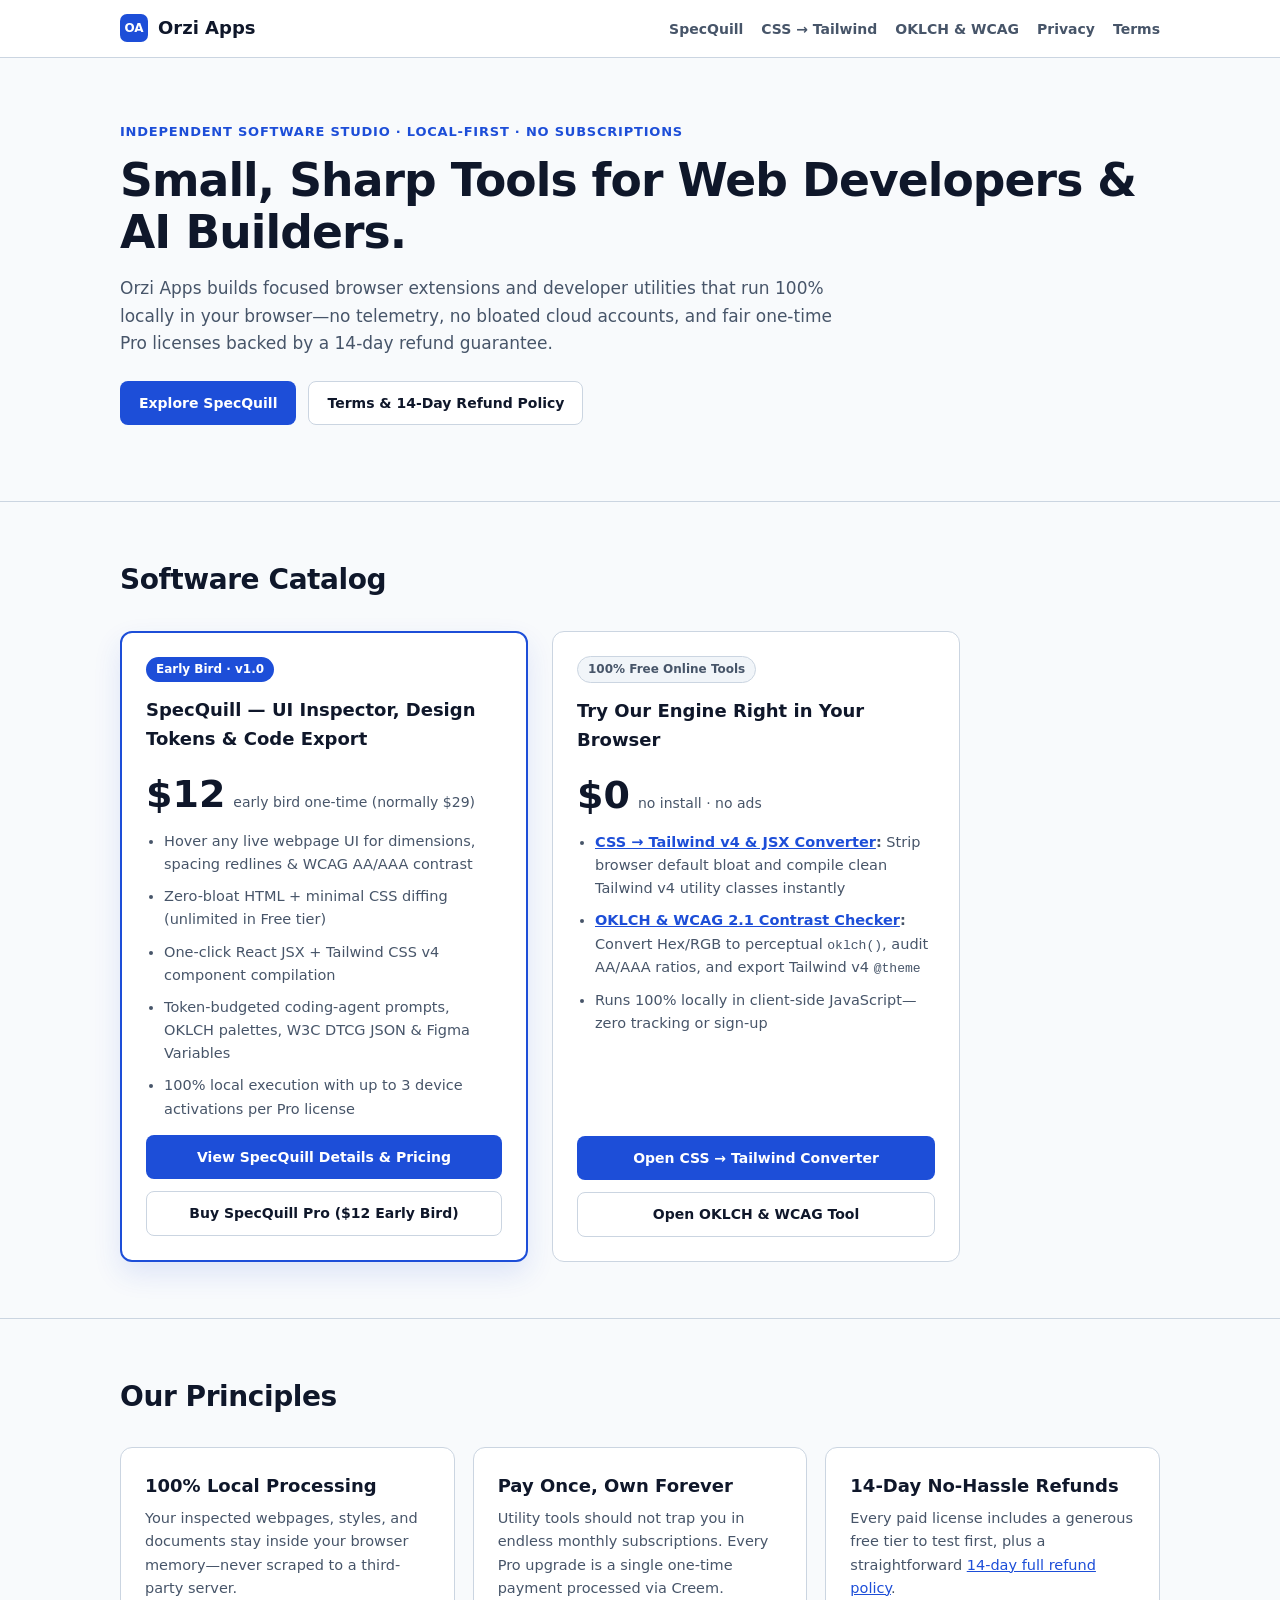
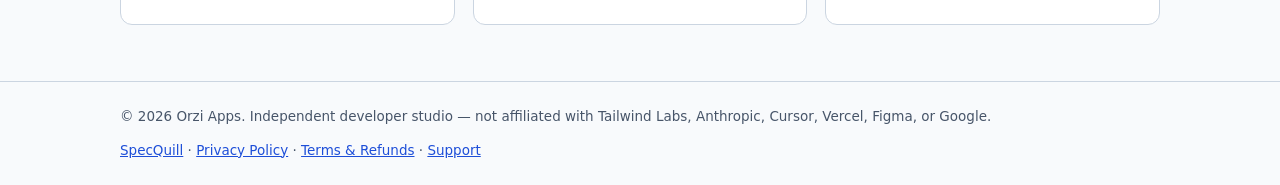
==== index.html @ 575dc266 "Fix live Creem payment URL, add SpecQuill screenshots, v1.0.1 download, README, and IndexNow key" ====
<!DOCTYPE html>
<html lang="en">
<head>
  <meta charset="UTF-8">
  <meta name="viewport" content="width=device-width, initial-scale=1.0">
  <meta name="color-scheme" content="light dark">
  <title>Orzi Apps — Local-First Developer Tools &amp; Free CSS/OKLCH Utilities</title>
  <meta name="description" content="Independent software studio building fast, local-first Chrome extensions and free developer tools (CSS to Tailwind v4, OKLCH & WCAG Contrast Checker) with honest one-time pricing.">
  <link rel="canonical" href="https://apps.orzi.me/">
  <meta property="og:type" content="website">
  <meta property="og:title" content="Orzi Apps — Local-First Developer Tools &amp; SpecQuill">
  <meta property="og:description" content="Free local CSS to Tailwind v4 &amp; OKLCH/WCAG tools plus SpecQuill Chrome extension. Zero subscriptions, zero telemetry.">
  <meta property="og:url" content="https://apps.orzi.me/">
  <meta property="og:image" content="https://apps.orzi.me/og-card.png">
  <meta name="twitter:card" content="summary_large_image">
  <meta name="twitter:title" content="Orzi Apps — Local-First Developer Tools &amp; SpecQuill">
  <meta name="twitter:description" content="Inspect live webpage UI, convert CSS to Tailwind v4, and audit OKLCH/WCAG contrast locally.">
  <meta name="twitter:image" content="https://apps.orzi.me/og-card.png">
  <link rel="stylesheet" href="styles.css">
</head>
<body>
  <a href="#main" class="skip-link visually-hidden">Skip to main content</a>

  <header class="site-header">
    <div class="container header-inner">
      <a href="./" class="brand">
        <span class="brand-mark" aria-hidden="true">OA</span>
        <span>Orzi Apps</span>
      </a>
      <nav aria-label="Primary">
        <ul class="nav-list">
          <li><a href="specquill/">SpecQuill</a></li>
          <li><a href="tools/css-to-tailwind/">CSS → Tailwind</a></li>
          <li><a href="tools/oklch-contrast/">OKLCH &amp; WCAG</a></li>
          <li><a href="privacy.html">Privacy</a></li>
          <li><a href="terms.html">Terms</a></li>
        </ul>
      </nav>
    </div>
  </header>

  <main id="main">
    <section class="hero">
      <div class="container">
        <p class="eyebrow">Independent Software Studio · Local-First · No Subscriptions</p>
        <h1>Small, Sharp Tools for Web Developers &amp; AI Builders.</h1>
        <p class="lead" style="max-inline-size: 68ch;">
          Orzi Apps builds focused browser extensions and developer utilities that run 100% locally in your browser—no telemetry, no bloated cloud accounts, and fair one-time Pro licenses backed by a 14-day refund guarantee.
        </p>
        <div class="cta-row">
          <a class="btn primary" href="specquill/">Explore SpecQuill</a>
          <a class="btn secondary" href="terms.html">Terms &amp; 14-Day Refund Policy</a>
        </div>
      </div>
    </section>

    <section id="products" class="section">
      <div class="container">
        <h2>Software Catalog</h2>
        <div class="pricing-grid">
          <article class="price-card featured">
            <p class="badge-launch">Early Bird · v1.0</p>
            <h3>SpecQuill — UI Inspector, Design Tokens &amp; Code Export</h3>
            <p class="price">$12 <span>early bird one-time (normally $29)</span></p>
            <ul>
              <li>Hover any live webpage UI for dimensions, spacing redlines &amp; WCAG AA/AAA contrast</li>
              <li>Zero-bloat HTML + minimal CSS diffing (unlimited in Free tier)</li>
              <li>One-click React JSX + Tailwind CSS v4 component compilation</li>
              <li>Token-budgeted coding-agent prompts, OKLCH palettes, W3C DTCG JSON &amp; Figma Variables</li>
              <li>100% local execution with up to 3 device activations per Pro license</li>
            </ul>
            <div class="cta-row" style="margin-block-end: 0;">
              <a class="btn primary full" href="specquill/">View SpecQuill Details &amp; Pricing</a>
              <a class="btn secondary full" href="https://www.creem.io/payment/prod_4mf62USuYfD1W1ui9NnUD1" target="_blank" rel="noopener noreferrer">
                Buy SpecQuill Pro ($12 Early Bird)
              </a>
            </div>
          </article>

          <article class="price-card">
            <p class="badge-tier">100% Free Online Tools</p>
            <h3>Try Our Engine Right in Your Browser</h3>
            <p class="price">$0 <span>no install · no ads</span></p>
            <ul>
              <li><strong><a href="tools/css-to-tailwind/">CSS → Tailwind v4 &amp; JSX Converter</a>:</strong> Strip browser default bloat and compile clean Tailwind v4 utility classes instantly</li>
              <li><strong><a href="tools/oklch-contrast/">OKLCH &amp; WCAG 2.1 Contrast Checker</a>:</strong> Convert Hex/RGB to perceptual <code>oklch()</code>, audit AA/AAA ratios, and export Tailwind v4 <code>@theme</code></li>
              <li>Runs 100% locally in client-side JavaScript—zero tracking or sign-up</li>
            </ul>
            <div class="cta-row" style="margin-block-end: 0;">
              <a class="btn primary full" href="tools/css-to-tailwind/">Open CSS → Tailwind Converter</a>
              <a class="btn secondary full" href="tools/oklch-contrast/">Open OKLCH &amp; WCAG Tool</a>
            </div>
          </article>
        </div>
      </div>
    </section>

    <section class="section">
      <div class="container">
        <h2>Our Principles</h2>
        <div class="feature-grid">
          <article class="feature-card">
            <h3>100% Local Processing</h3>
            <p>Your inspected webpages, styles, and documents stay inside your browser memory—never scraped to a third-party server.</p>
          </article>
          <article class="feature-card">
            <h3>Pay Once, Own Forever</h3>
            <p>Utility tools should not trap you in endless monthly subscriptions. Every Pro upgrade is a single one-time payment processed via Creem.</p>
          </article>
          <article class="feature-card">
            <h3>14-Day No-Hassle Refunds</h3>
            <p>Every paid license includes a generous free tier to test first, plus a straightforward <a href="terms.html">14-day full refund policy</a>.</p>
          </article>
        </div>
      </div>
    </section>
  </main>

  <footer class="site-footer">
    <div class="container footer-inner">
      <p>© 2026 Orzi Apps. Independent developer studio — not affiliated with Tailwind Labs, Anthropic, Cursor, Vercel, Figma, or Google.</p>
      <p><a href="specquill/">SpecQuill</a> · <a href="privacy.html">Privacy Policy</a> · <a href="terms.html">Terms &amp; Refunds</a> · <a href="https://github.com/orziz/orzi-apps-site/issues" target="_blank" rel="noopener noreferrer">Support</a></p>
    </div>
  </footer>
</body>
</html>
---- styles.css ----
@layer reset, base, theme, components, utilities;

@layer theme {
  :root {
    color-scheme: light dark;

    --bg-light: #f8fafc;
    --bg-dark: #0b1120;
    --surface-light: #ffffff;
    --surface-dark: #111827;
    --subtle-light: #f1f5f9;
    --subtle-dark: #1e293b;
    --border-light: #cbd5e1;
    --border-dark: #334155;
    --ink-light: #0f172a;
    --ink-dark: #f8fafc;
    --muted-light: #475569;
    --muted-dark: #94a3b8;
    --accent-light: #1d4ed8;
    --accent-dark: #60a5fa;
    --accent-ink-light: #ffffff;
    --accent-ink-dark: #081226;

    --bg: var(--bg-light);
    --surface: var(--surface-light);
    --subtle: var(--subtle-light);
    --border: var(--border-light);
    --ink: var(--ink-light);
    --muted: var(--muted-light);
    --accent: var(--accent-light);
    --accent-ink: var(--accent-ink-light);

    @media (prefers-color-scheme: dark) {
      --bg: var(--bg-dark);
      --surface: var(--surface-dark);
      --subtle: var(--subtle-dark);
      --border: var(--border-dark);
      --ink: var(--ink-dark);
      --muted: var(--muted-dark);
      --accent: var(--accent-dark);
      --accent-ink: var(--accent-ink-dark);
    }

    @supports (color: light-dark(white, black)) {
      --bg: light-dark(var(--bg-light), var(--bg-dark));
      --surface: light-dark(var(--surface-light), var(--surface-dark));
      --subtle: light-dark(var(--subtle-light), var(--subtle-dark));
      --border: light-dark(var(--border-light), var(--border-dark));
      --ink: light-dark(var(--ink-light), var(--ink-dark));
      --muted: light-dark(var(--muted-light), var(--muted-dark));
      --accent: light-dark(var(--accent-light), var(--accent-dark));
      --accent-ink: light-dark(var(--accent-ink-light), var(--accent-ink-dark));
    }

    --font-sans: ui-sans-serif, system-ui, -apple-system, BlinkMacSystemFont, "Segoe UI", sans-serif;
    --font-mono: ui-monospace, SFMono-Regular, Menlo, Monaco, Consolas, monospace;
    accent-color: var(--accent);
  }
}

@layer reset {
  html, body, header, nav, main, section, article, aside, footer, div, pre, a, button, input, select, textarea, ul, li {
    box-sizing: border-box;
  }
  html, body { margin: 0; padding: 0; }
  h1, h2, h3, p, pre { margin: 0; }
  button, input, select, textarea { font: inherit; color: inherit; }
}

@layer base {
  body {
    font-family: var(--font-sans);
    background: var(--bg);
    color: var(--ink);
    line-height: 1.6;
  }

  a { color: var(--accent); }

  :where(a:any-link, button):focus-visible {
    outline: 2px solid var(--accent);
    outline-offset: 3px;
  }

  code, .mono {
    font-family: var(--font-mono);
    font-size: 0.9em;
  }

  kbd {
    font-family: var(--font-mono);
    font-size: 0.85em;
    padding-inline: 5px;
    padding-block: 1px;
    border-radius: 4px;
    border: 1px solid var(--border);
    background: var(--subtle);
  }
}

@layer components {
  .container {
    max-inline-size: 1080px;
    margin-inline: auto;
    padding-inline: 20px;
  }

  .site-header {
    border-block-end: 1px solid var(--border);
    background: var(--surface);
  }

  .header-inner {
    display: flex;
    align-items: center;
    justify-content: space-between;
    padding-block: 14px;
    gap: 16px;
  }

  .brand {
    display: inline-flex;
    align-items: center;
    gap: 10px;
    font-weight: 800;
    font-size: 18px;
    color: var(--ink);
    text-decoration: none;
  }

  .brand-mark {
    display: inline-grid;
    place-items: center;
    inline-size: 28px;
    block-size: 28px;
    border-radius: 7px;
    background: var(--accent);
    color: var(--accent-ink);
    font-size: 12px;
  }

  .nav-list {
    list-style: none;
    display: flex;
    gap: 18px;
    margin: 0;
    padding: 0;

    a {
      color: var(--muted);
      text-decoration: none;
      font-weight: 600;
      font-size: 14px;
    }

    a:hover {
      color: var(--ink);
    }
  }

  .hero {
    padding-block: 64px;
  }

  .hero-grid {
    display: grid;
    grid-template-columns: repeat(auto-fit, minmax(310px, 1fr));
    gap: 36px;
    align-items: center;
  }

  .hero-copy, .code-card {
    min-inline-size: 0;
  }

  .eyebrow {
    font-size: 13px;
    font-weight: 700;
    text-transform: uppercase;
    letter-spacing: 0.06em;
    color: var(--accent);
    margin-block-end: 12px;
  }

  h1 {
    font-size: clamp(2rem, 4vw, 2.85rem);
    line-height: 1.15;
    letter-spacing: -0.02em;
    margin-block-end: 16px;
  }

  .lead {
    color: var(--muted);
    font-size: 17px;
    margin-block-end: 24px;
  }

  .cta-row {
    display: flex;
    flex-wrap: wrap;
    gap: 12px;
    margin-block-end: 12px;
  }

  .fine-print {
    font-size: 13px;
    color: var(--muted);
  }

  .btn {
    display: inline-flex;
    align-items: center;
    justify-content: center;
    min-block-size: 44px;
    padding-inline: 18px;
    padding-block: 10px;
    border-radius: 8px;
    border: 1px solid transparent;
    font-weight: 700;
    font-size: 14px;
    text-decoration: none;
    transition: filter 120ms ease, border-color 120ms ease;

    &.primary {
      background: var(--accent);
      color: var(--accent-ink);
    }

    &.primary:hover {
      filter: brightness(1.08);
    }

    &.secondary {
      background: var(--surface);
      color: var(--ink);
      border-color: var(--border);
    }

    &.secondary:hover {
      border-color: var(--accent);
    }

    &.full {
      inline-size: 100%;
    }
  }

  .code-card {
    color-scheme: dark;
    background: #0f172a;
    color: #e2e8f0;
    border: 1px solid #334155;
    border-radius: 14px;
    overflow: hidden;
    box-shadow: 0 20px 40px rgba(0, 0, 0, 0.2);

    pre {
      padding: 18px;
      overflow-x: auto;
      font-size: 12.5px;
      line-height: 1.55;
    }
  }

  .code-card-head {
    display: flex;
    justify-content: space-between;
    align-items: center;
    padding: 10px 16px;
    background: #1e293b;
    border-block-end: 1px solid #334155;
    font-size: 12px;
  }

  .pill-ok {
    background: #064e3b;
    color: #a7f3d0;
    padding: 2px 8px;
    border-radius: 999px;
    font-weight: 600;
  }

  .section {
    padding-block: 56px;
    border-block-start: 1px solid var(--border);

    h2 {
      font-size: 28px;
      margin-block-end: 28px;
      letter-spacing: -0.015em;
    }
  }

  .feature-grid {
    display: grid;
    grid-template-columns: repeat(auto-fit, minmax(280px, 1fr));
    gap: 18px;
  }

  .feature-card, .price-card, .faq-item {
    background: var(--surface);
    border: 1px solid var(--border);
    border-radius: 12px;
    padding: 24px;
  }

  :where(.feature-card, .price-card, .faq-item) h3 {
    font-size: 18px;
    margin-block-end: 6px;
  }

  :where(.feature-card, .faq-item) p {
    color: var(--muted);
    font-size: 14.5px;
  }

  .pricing-grid {
    display: grid;
    grid-template-columns: repeat(auto-fit, minmax(290px, 1fr));
    gap: 24px;
    max-inline-size: 840px;
    align-items: stretch;
  }

  .price-card {
    display: flex;
    flex-direction: column;
    gap: 14px;

    &.featured {
      border: 2px solid var(--accent);
      box-shadow: 0 12px 28px rgba(29, 78, 216, 0.12);
    }

    ul {
      padding-inline-start: 18px;
      margin: 0;
      display: flex;
      flex-direction: column;
      gap: 9px;
      color: var(--muted);
      font-size: 14.5px;
      flex: 1;
    }
  }

  .badge-tier {
    display: inline-block;
    align-self: flex-start;
    background: var(--subtle);
    color: var(--muted);
    border: 1px solid var(--border);
    padding: 3px 10px;
    border-radius: 999px;
    font-size: 12px;
    font-weight: 700;
  }

  .badge-launch {
    display: inline-block;
    align-self: flex-start;
    background: var(--accent);
    color: var(--accent-ink);
    padding: 3px 10px;
    border-radius: 999px;
    font-size: 12px;
    font-weight: 700;
  }

  .price {
    font-size: 38px;
    line-height: 1.1;
    font-weight: 800;
    color: var(--ink);
    display: flex;
    align-items: baseline;
    gap: 8px;
    flex-wrap: wrap;

    span {
      font-size: 14px;
      font-weight: 500;
      color: var(--muted);
    }
  }

  .faq-list {
    display: grid;
    gap: 14px;
    max-inline-size: 760px;
  }

  .prose {
    max-inline-size: 740px;
    padding-block: 48px;
    display: flex;
    flex-direction: column;
    gap: 16px;

    h2 {
      font-size: 20px;
      margin-block-start: 12px;
    }

    p, li {
      color: var(--muted);
    }
  }

  .site-footer {
    border-block-start: 1px solid var(--border);
    padding-block: 24px;
    font-size: 13.5px;
    color: var(--muted);
  }

  .footer-inner {
    display: flex;
    flex-wrap: wrap;
    justify-content: space-between;
    gap: 12px;
  }

  /* Interactive SEO web tools */
  .tool-main {
    padding-block: 40px 56px;
    display: flex;
    flex-direction: column;
    gap: 28px;
  }

  .tool-hero {
    display: flex;
    flex-direction: column;
    gap: 8px;
    max-inline-size: 74ch;
  }

  .tool-workspace {
    background: var(--surface);
    border: 1px solid var(--border);
    border-radius: 14px;
    padding: 22px;
    display: flex;
    flex-direction: column;
    gap: 18px;
  }

  .preset-bar, .inline-controls, .panel-head-row, .output-bar {
    display: flex;
    flex-wrap: wrap;
    align-items: center;
    justify-content: space-between;
    gap: 10px;
  }

  .preset-bar {
    justify-content: flex-start;
  }

  .tool-grid {
    display: grid;
    grid-template-columns: repeat(auto-fit, minmax(300px, 1fr));
    gap: 20px;
    align-items: start;
  }

  .tool-panel {
    min-inline-size: 0;
    display: flex;
    flex-direction: column;
    gap: 12px;
  }

  .field-label {
    font-weight: 700;
    font-size: 14px;
  }

  .small-muted {
    font-size: 13px;
    color: var(--muted);
  }

  .btn.small {
    min-block-size: 32px;
    padding-inline: 12px;
    padding-block: 5px;
    font-size: 12.5px;
    cursor: pointer;
  }

  .code-input, .text-input, .mini-select {
    background: var(--subtle);
    border: 1px solid var(--border);
    border-radius: 8px;
    padding: 10px 12px;
    inline-size: 100%;
  }

  .code-input {
    font-family: var(--font-mono);
    font-size: 13px;
    line-height: 1.5;
    resize: vertical;
  }

  .mini-select {
    inline-size: auto;
    min-block-size: 34px;
    padding: 4px 10px;
    font-size: 13px;
  }

  .checkbox-label {
    display: inline-flex;
    align-items: center;
    gap: 6px;
    font-size: 13px;
    font-weight: 600;
    cursor: pointer;
  }

  .output-block {
    display: flex;
    flex-direction: column;
    gap: 6px;
  }

  .code-output {
    color-scheme: dark;
    background: #0f172a;
    color: #e2e8f0;
    border: 1px solid #334155;
    border-radius: 10px;
    padding: 14px;
    overflow-x: auto;
    font-family: var(--font-mono);
    font-size: 12.5px;
    line-height: 1.55;
  }

  .preview-strip {
    display: flex;
    flex-direction: column;
    gap: 10px;
    padding-block-start: 14px;
    border-block-start: 1px solid var(--border);
  }

  .preview-stage {
    padding: 24px;
    border-radius: 10px;
    background: var(--subtle);
    border: 1px dashed var(--border);
    display: flex;
    align-items: center;
    justify-content: center;
    min-block-size: 96px;
  }

  .color-inputs-row {
    display: grid;
    grid-template-columns: repeat(auto-fit, minmax(180px, 1fr));
    gap: 14px;
  }

  .color-field {
    display: flex;
    flex-direction: column;
    gap: 6px;
  }

  .picker-pair {
    display: flex;
    gap: 8px;
    align-items: center;

    input[type="color"] {
      inline-size: 44px;
      block-size: 40px;
      padding: 2px;
      border-radius: 8px;
      border: 1px solid var(--border);
      background: var(--subtle);
      cursor: pointer;
      forced-color-adjust: none;
    }
  }

  .contrast-preview-box {
    border: 1px solid var(--border);
    border-radius: 10px;
    padding: 18px;
    display: flex;
    flex-direction: column;
    gap: 6px;
    forced-color-adjust: none;
  }

  .contrast-sample-heading {
    font-size: 22px;
    font-weight: 700;
    line-height: 1.25;
  }

  .contrast-sample-body {
    font-size: 15px;
  }

  .wcag-cards {
    display: grid;
    grid-template-columns: repeat(2, 1fr);
    gap: 10px;
  }

  .wcag-card {
    background: var(--subtle);
    border: 1px solid var(--border);
    border-radius: 10px;
    padding: 12px;
    display: flex;
    flex-direction: column;
    gap: 6px;
  }

  .ratio-big {
    font-size: 24px;
    font-family: var(--font-mono);
  }

  .status-pill {
    display: inline-flex;
    align-self: flex-start;
    padding: 2px 9px;
    border-radius: 999px;
    font-size: 12.5px;
    font-weight: 700;

    &.pass {
      background: #064e3b;
      color: #d1fae5;
    }

    &.fail {
      background: #7f1d1d;
      color: #fee2e2;
    }
  }

  .chip-list {
    list-style: none;
    margin: 0;
    padding: 0;
    display: flex;
    flex-wrap: wrap;
    gap: 8px;
  }

  .palette-chip-item {
    display: inline-flex;
    align-items: center;
    gap: 6px;
    padding: 4px 8px;
    border-radius: 999px;
    border: 1px solid var(--border);
    background: var(--subtle);
    font-size: 12px;
  }

  .chip-dot {
    inline-size: 14px;
    block-size: 14px;
    border-radius: 50%;
    border: 1px solid var(--border);
    forced-color-adjust: none;
  }

  .chip-remove {
    appearance: none;
    border: 0;
    background: transparent;
    cursor: pointer;
    min-inline-size: 24px;
    min-block-size: 24px;
    border-radius: 50%;
    font-weight: 700;
  }

  .promo-callout {
    background: var(--surface);
    border: 2px solid var(--accent);
    border-radius: 14px;
    padding: 24px;
    display: flex;
    flex-direction: column;
    gap: 16px;

    h2 {
      font-size: 22px;
      margin-block-end: 6px;
    }
  }

  .screenshot-grid {
    display: grid;
    grid-template-columns: repeat(auto-fit, minmax(280px, 1fr));
    gap: 20px;
  }

  .shot-card {
    margin: 0;
    background: var(--surface);
    border: 1px solid var(--border);
    border-radius: 14px;
    overflow: hidden;
    display: flex;
    flex-direction: column;

    img {
      display: block;
      inline-size: 100%;
      block-size: auto;
      border-block-end: 1px solid var(--border);
    }

    figcaption {
      padding: 14px 16px;
      font-size: 13.5px;
      line-height: 1.55;
      color: var(--muted);

      strong {
        color: var(--ink);
      }
    }
  }

  .install-box {
    margin-block-start: 24px;
    padding: 20px 24px;
    background: var(--surface);
    border: 1px solid var(--border);
    border-radius: 14px;

    h3 {
      margin-block-end: 10px;
      font-size: 16px;
    }

    ol {
      margin: 0;
      padding-inline-start: 20px;
      display: grid;
      gap: 6px;
      color: var(--muted);
      font-size: 14px;
      line-height: 1.55;
    }
  }

  .status-toast {
    position: fixed;
    inset-block-end: 18px;
    inset-inline-end: 18px;
    padding: 10px 16px;
    border-radius: 8px;
    background: #0f172a;
    color: #f8fafc;
    border: 1px solid #334155;
    font-size: 13px;
    font-weight: 600;
    opacity: 0;
    pointer-events: none;
    transition: opacity 150ms ease;

    &.visible {
      opacity: 1;
    }
  }
}

@layer utilities {
  .visually-hidden:where(:not(:focus-within, :active)) {
    position: absolute !important;
    clip-path: inset(50%) !important;
    overflow: hidden !important;
    width: 1px !important;
    height: 1px !important;
    margin: -1px !important;
    padding: 0 !important;
    border: 0 !important;
    white-space: nowrap !important;
  }
}

@media (forced-colors: active) {
  .feature-card, .price-card, .faq-item, .btn, .code-card {
    border: 1px solid CanvasText;
  }
}
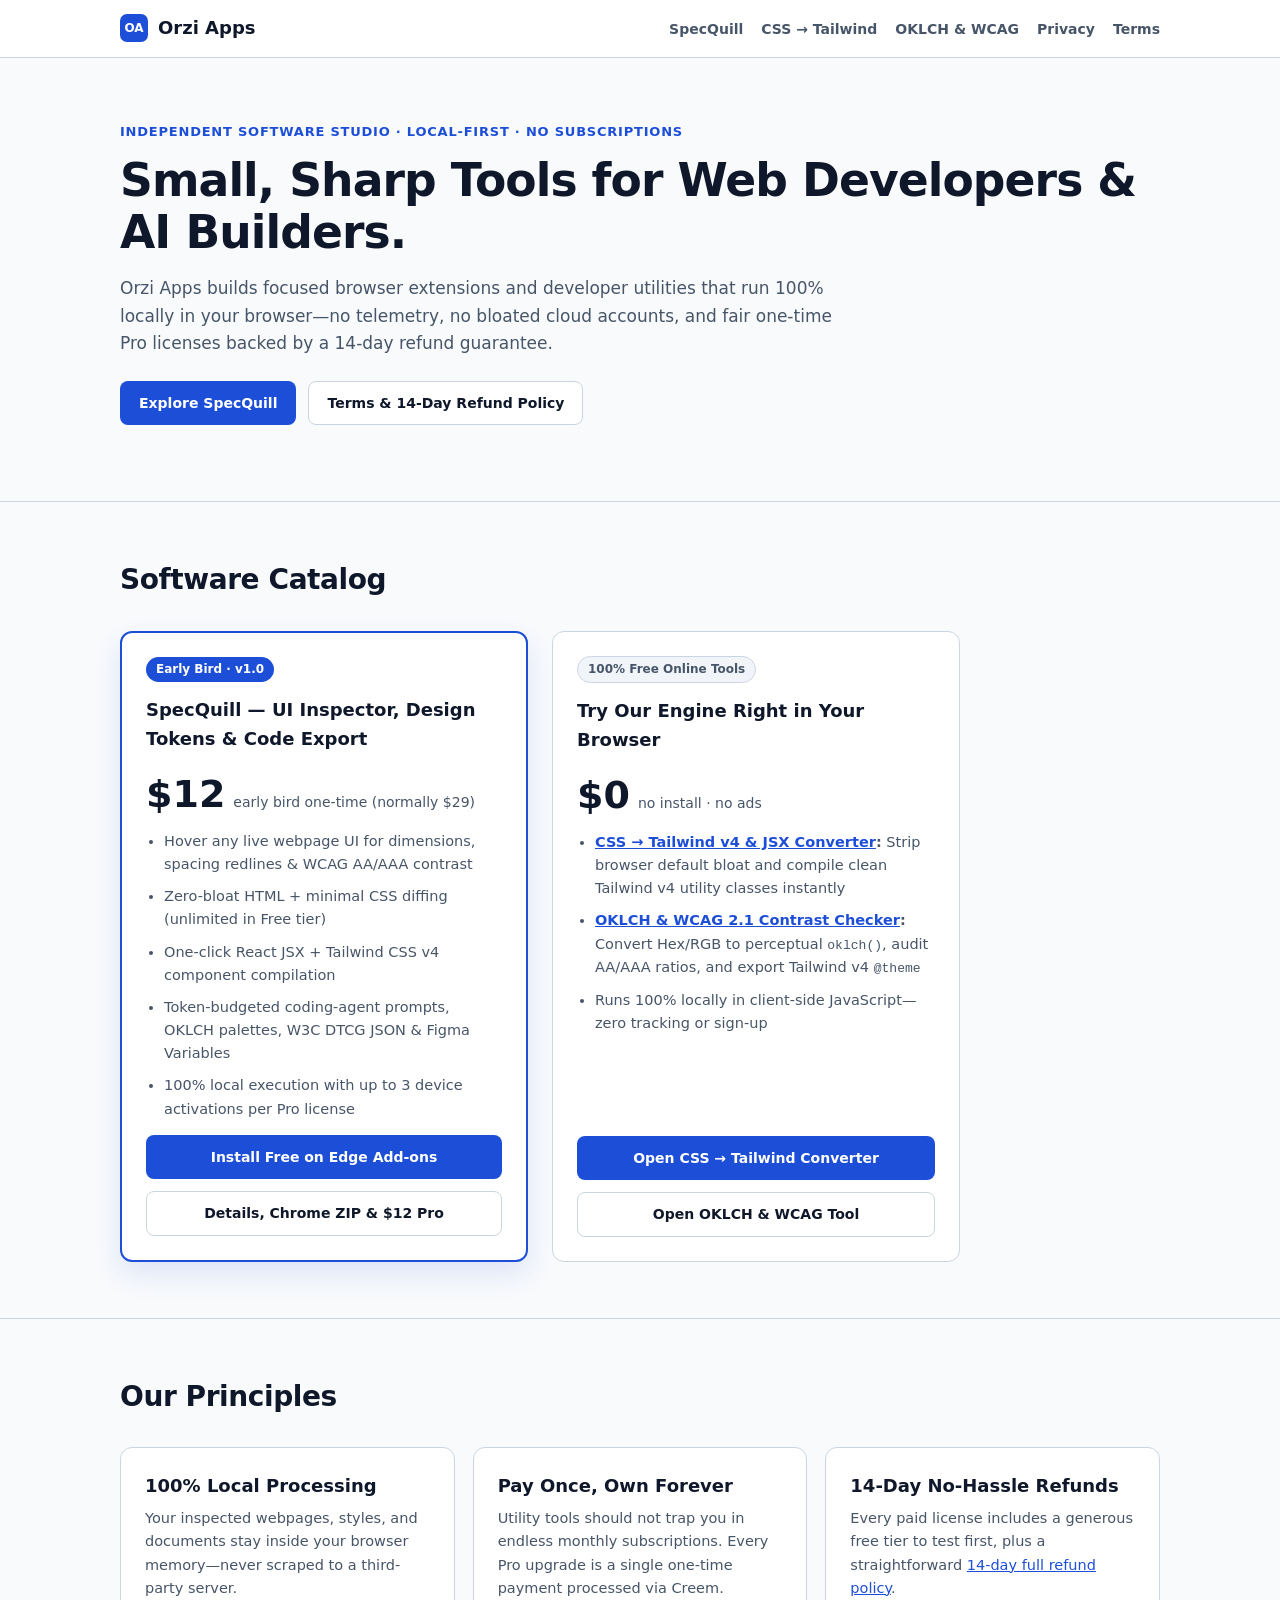
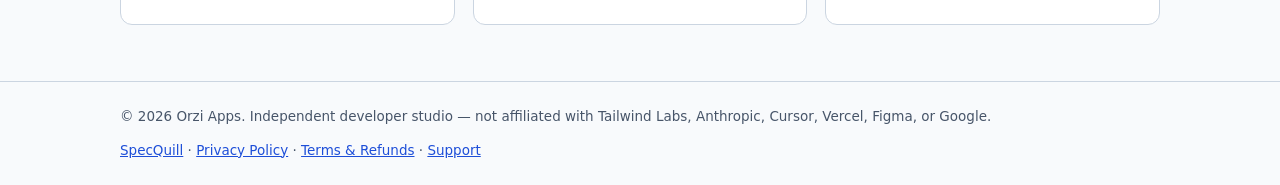
==== commit 8c502118: "Add live Microsoft Edge Add-ons store install CTA for SpecQuill v1.0.1" ====
--- a/index.html
+++ b/index.html
@@ -70,10 +70,8 @@
               <li>100% local execution with up to 3 device activations per Pro license</li>
             </ul>
             <div class="cta-row" style="margin-block-end: 0;">
-              <a class="btn primary full" href="specquill/">View SpecQuill Details &amp; Pricing</a>
-              <a class="btn secondary full" href="https://www.creem.io/payment/prod_4mf62USuYfD1W1ui9NnUD1" target="_blank" rel="noopener noreferrer">
-                Buy SpecQuill Pro ($12 Early Bird)
-              </a>
+              <a class="btn primary full" href="https://microsoftedge.microsoft.com/addons/detail/hldcmmkeggnbhejhjbjbapmpephjibdo" target="_blank" rel="noopener noreferrer">Install Free on Edge Add-ons</a>
+              <a class="btn secondary full" href="specquill/">Details, Chrome ZIP &amp; $12 Pro</a>
             </div>
           </article>
 
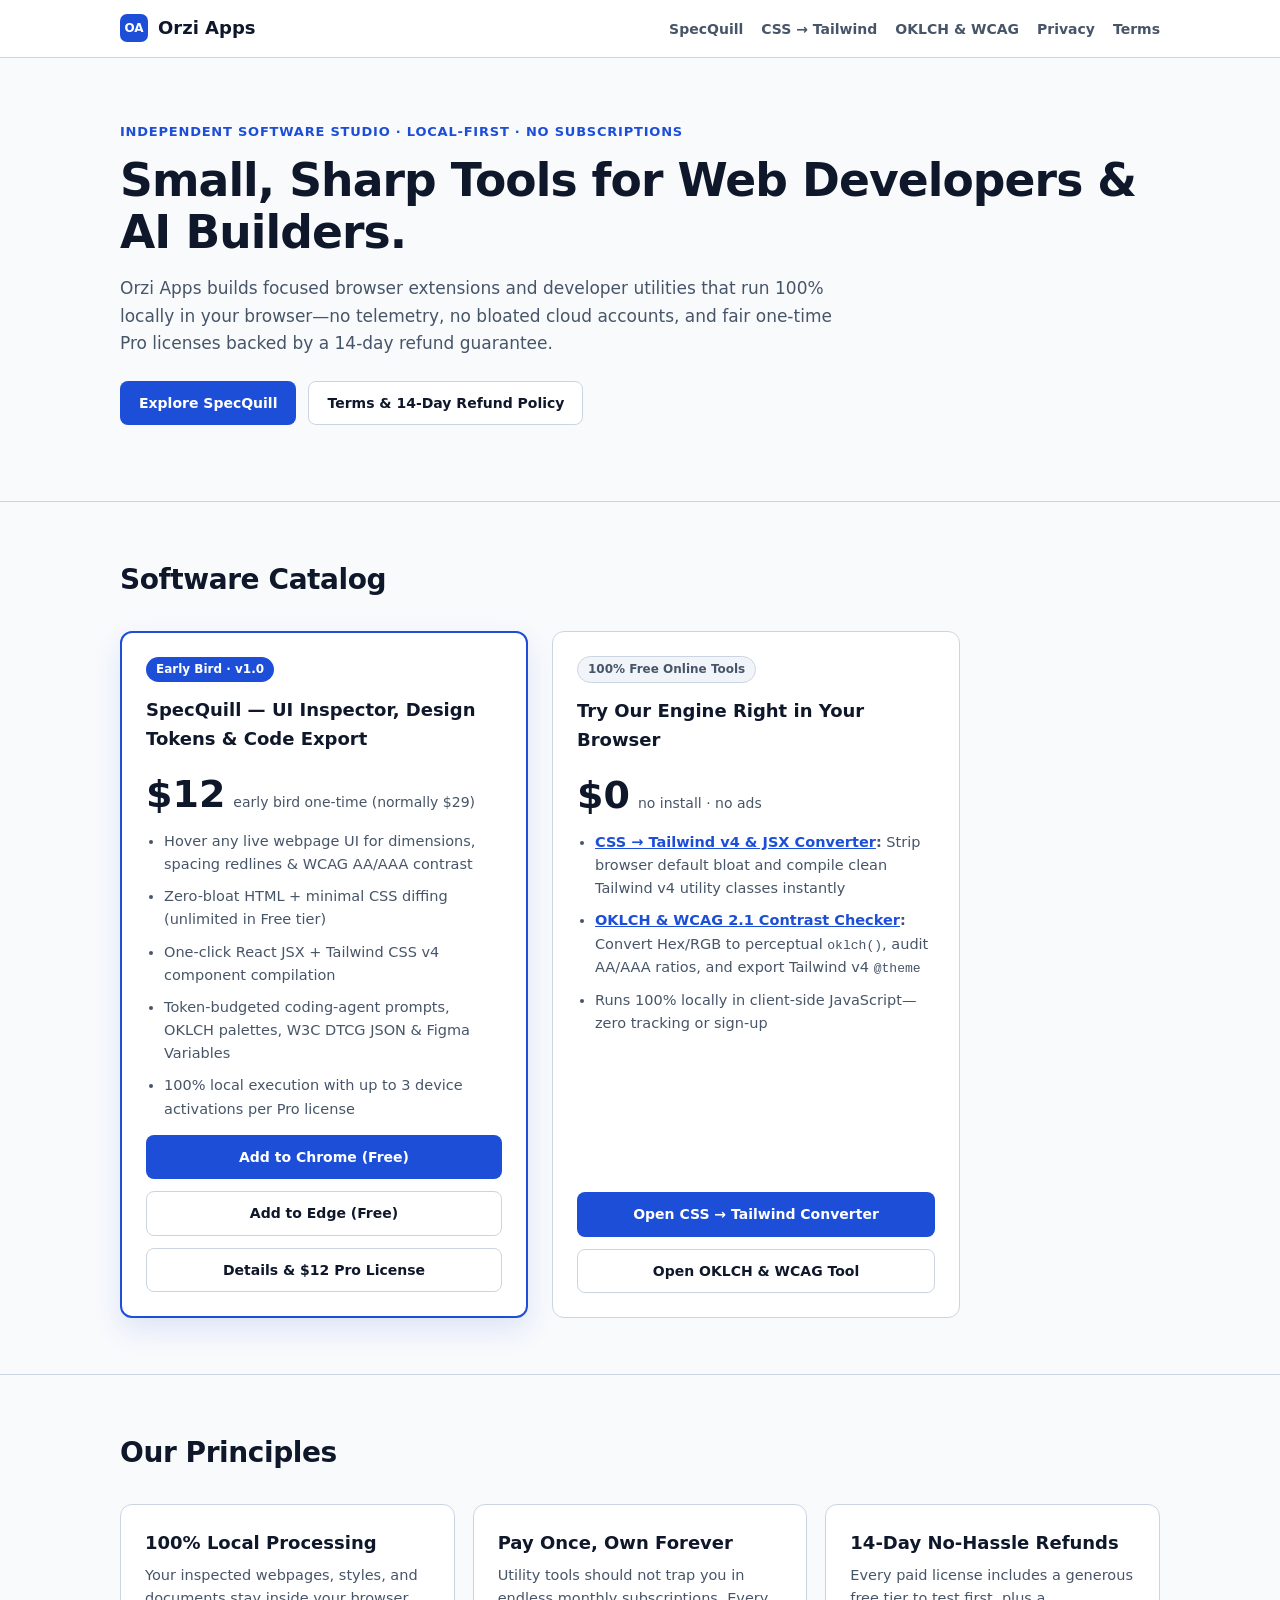
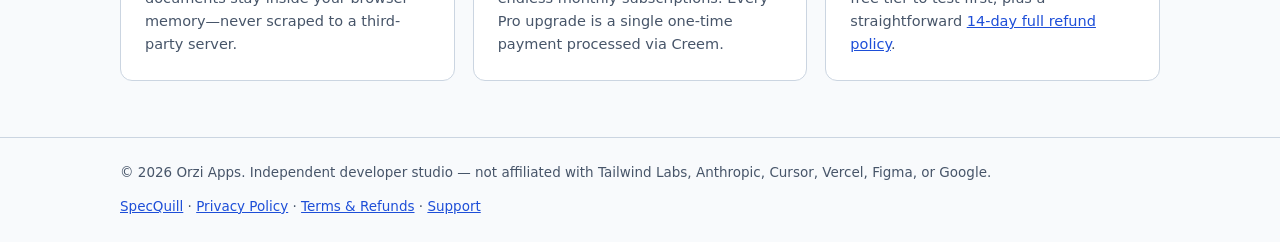
==== commit 2fa7f73e: "Make live Chrome Web Store + Edge Add-ons 1-click install primary CTAs" ====
--- a/index.html
+++ b/index.html
@@ -70,8 +70,9 @@
               <li>100% local execution with up to 3 device activations per Pro license</li>
             </ul>
             <div class="cta-row" style="margin-block-end: 0;">
-              <a class="btn primary full" href="https://microsoftedge.microsoft.com/addons/detail/hldcmmkeggnbhejhjbjbapmpephjibdo" target="_blank" rel="noopener noreferrer">Install Free on Edge Add-ons</a>
-              <a class="btn secondary full" href="specquill/">Details, Chrome ZIP &amp; $12 Pro</a>
+              <a class="btn primary full" href="https://chromewebstore.google.com/detail/dcdeigiddhadgjhecincfjlnffnebhdj" target="_blank" rel="noopener noreferrer">Add to Chrome (Free)</a>
+              <a class="btn secondary full" href="https://microsoftedge.microsoft.com/addons/detail/hldcmmkeggnbhejhjbjbapmpephjibdo" target="_blank" rel="noopener noreferrer">Add to Edge (Free)</a>
+              <a class="btn secondary full" href="specquill/">Details &amp; $12 Pro License</a>
             </div>
           </article>
 
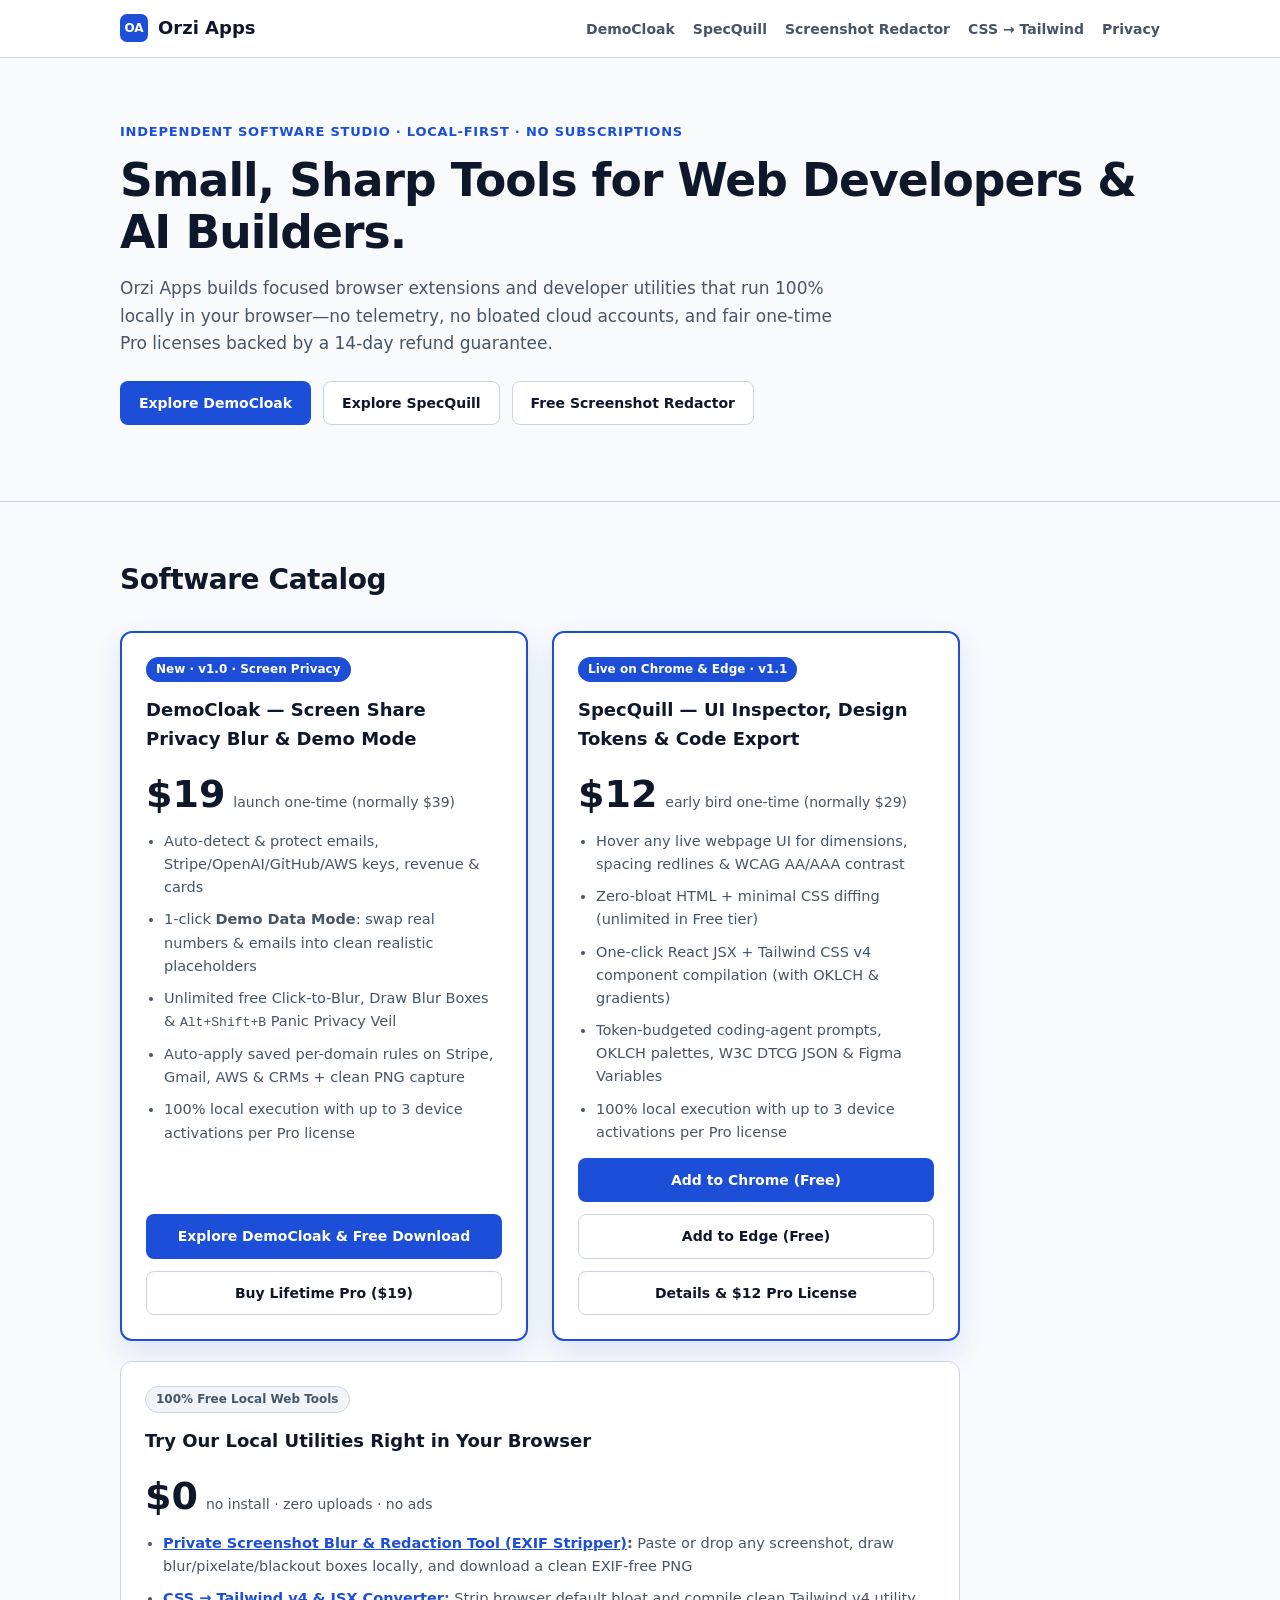
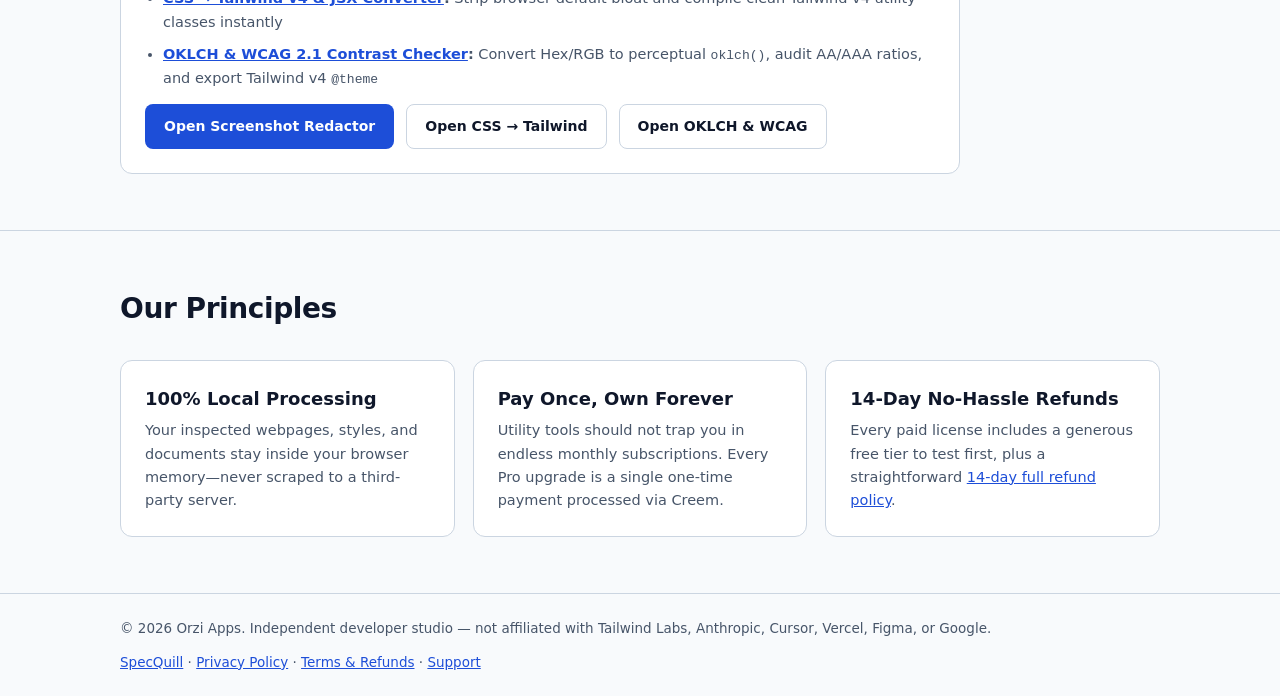
==== commit 1461b800: "Launch DemoCloak product page and free local screenshot redactor tool" ====
--- a/index.html
+++ b/index.html
@@ -29,11 +29,11 @@
       </a>
       <nav aria-label="Primary">
         <ul class="nav-list">
+          <li><a href="democloak/">DemoCloak</a></li>
           <li><a href="specquill/">SpecQuill</a></li>
+          <li><a href="tools/screenshot-redact/">Screenshot Redactor</a></li>
           <li><a href="tools/css-to-tailwind/">CSS → Tailwind</a></li>
-          <li><a href="tools/oklch-contrast/">OKLCH &amp; WCAG</a></li>
           <li><a href="privacy.html">Privacy</a></li>
-          <li><a href="terms.html">Terms</a></li>
         </ul>
       </nav>
     </div>
@@ -48,8 +48,9 @@
           Orzi Apps builds focused browser extensions and developer utilities that run 100% locally in your browser—no telemetry, no bloated cloud accounts, and fair one-time Pro licenses backed by a 14-day refund guarantee.
         </p>
         <div class="cta-row">
-          <a class="btn primary" href="specquill/">Explore SpecQuill</a>
-          <a class="btn secondary" href="terms.html">Terms &amp; 14-Day Refund Policy</a>
+          <a class="btn primary" href="democloak/">Explore DemoCloak</a>
+          <a class="btn secondary" href="specquill/">Explore SpecQuill</a>
+          <a class="btn secondary" href="tools/screenshot-redact/">Free Screenshot Redactor</a>
         </div>
       </div>
     </section>
@@ -59,13 +60,30 @@
         <h2>Software Catalog</h2>
         <div class="pricing-grid">
           <article class="price-card featured">
-            <p class="badge-launch">Early Bird · v1.0</p>
+            <p class="badge-launch">New · v1.0 · Screen Privacy</p>
+            <h3>DemoCloak — Screen Share Privacy Blur &amp; Demo Mode</h3>
+            <p class="price">$19 <span>launch one-time (normally $39)</span></p>
+            <ul>
+              <li>Auto-detect &amp; protect emails, Stripe/OpenAI/GitHub/AWS keys, revenue &amp; cards</li>
+              <li>1-click <strong>Demo Data Mode</strong>: swap real numbers &amp; emails into clean realistic placeholders</li>
+              <li>Unlimited free Click-to-Blur, Draw Blur Boxes &amp; <code>Alt+Shift+B</code> Panic Privacy Veil</li>
+              <li>Auto-apply saved per-domain rules on Stripe, Gmail, AWS &amp; CRMs + clean PNG capture</li>
+              <li>100% local execution with up to 3 device activations per Pro license</li>
+            </ul>
+            <div class="cta-row" style="margin-block-end: 0;">
+              <a class="btn primary full" href="democloak/">Explore DemoCloak &amp; Free Download</a>
+              <a class="btn secondary full" href="https://www.creem.io/payment/prod_6K9gLu8EsdUHKgYfFd8Suc" target="_blank" rel="noopener noreferrer">Buy Lifetime Pro ($19)</a>
+            </div>
+          </article>
+
+          <article class="price-card featured">
+            <p class="badge-launch">Live on Chrome &amp; Edge · v1.1</p>
             <h3>SpecQuill — UI Inspector, Design Tokens &amp; Code Export</h3>
             <p class="price">$12 <span>early bird one-time (normally $29)</span></p>
             <ul>
               <li>Hover any live webpage UI for dimensions, spacing redlines &amp; WCAG AA/AAA contrast</li>
               <li>Zero-bloat HTML + minimal CSS diffing (unlimited in Free tier)</li>
-              <li>One-click React JSX + Tailwind CSS v4 component compilation</li>
+              <li>One-click React JSX + Tailwind CSS v4 component compilation (with OKLCH &amp; gradients)</li>
               <li>Token-budgeted coding-agent prompts, OKLCH palettes, W3C DTCG JSON &amp; Figma Variables</li>
               <li>100% local execution with up to 3 device activations per Pro license</li>
             </ul>
@@ -75,19 +93,22 @@
               <a class="btn secondary full" href="specquill/">Details &amp; $12 Pro License</a>
             </div>
           </article>
+        </div>
 
-          <article class="price-card">
-            <p class="badge-tier">100% Free Online Tools</p>
-            <h3>Try Our Engine Right in Your Browser</h3>
-            <p class="price">$0 <span>no install · no ads</span></p>
+        <div class="pricing-grid" style="margin-block-start: 20px;">
+          <article class="price-card" style="grid-column: 1 / -1;">
+            <p class="badge-tier">100% Free Local Web Tools</p>
+            <h3>Try Our Local Utilities Right in Your Browser</h3>
+            <p class="price">$0 <span>no install · zero uploads · no ads</span></p>
             <ul>
+              <li><strong><a href="tools/screenshot-redact/">Private Screenshot Blur &amp; Redaction Tool (EXIF Stripper)</a>:</strong> Paste or drop any screenshot, draw blur/pixelate/blackout boxes locally, and download a clean EXIF-free PNG</li>
               <li><strong><a href="tools/css-to-tailwind/">CSS → Tailwind v4 &amp; JSX Converter</a>:</strong> Strip browser default bloat and compile clean Tailwind v4 utility classes instantly</li>
               <li><strong><a href="tools/oklch-contrast/">OKLCH &amp; WCAG 2.1 Contrast Checker</a>:</strong> Convert Hex/RGB to perceptual <code>oklch()</code>, audit AA/AAA ratios, and export Tailwind v4 <code>@theme</code></li>
-              <li>Runs 100% locally in client-side JavaScript—zero tracking or sign-up</li>
             </ul>
             <div class="cta-row" style="margin-block-end: 0;">
-              <a class="btn primary full" href="tools/css-to-tailwind/">Open CSS → Tailwind Converter</a>
-              <a class="btn secondary full" href="tools/oklch-contrast/">Open OKLCH &amp; WCAG Tool</a>
+              <a class="btn primary" href="tools/screenshot-redact/">Open Screenshot Redactor</a>
+              <a class="btn secondary" href="tools/css-to-tailwind/">Open CSS → Tailwind</a>
+              <a class="btn secondary" href="tools/oklch-contrast/">Open OKLCH &amp; WCAG</a>
             </div>
           </article>
         </div>
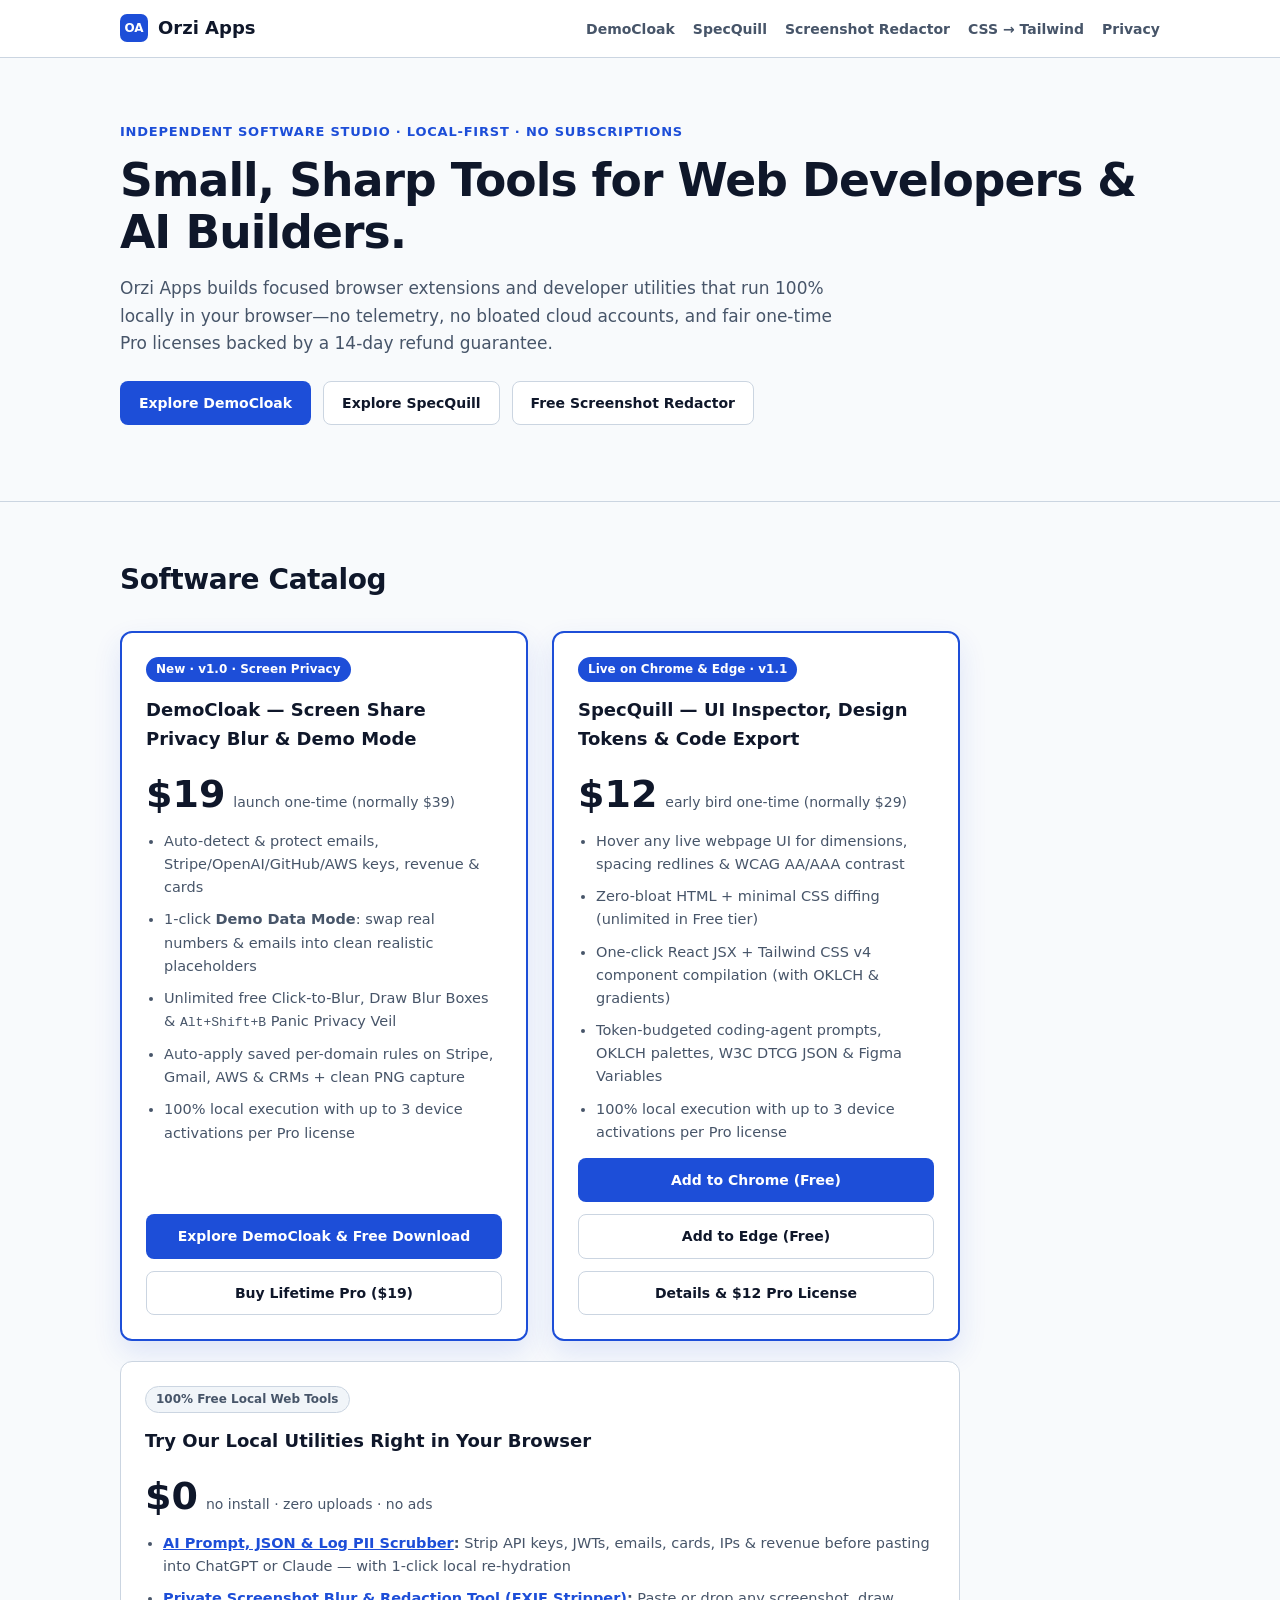
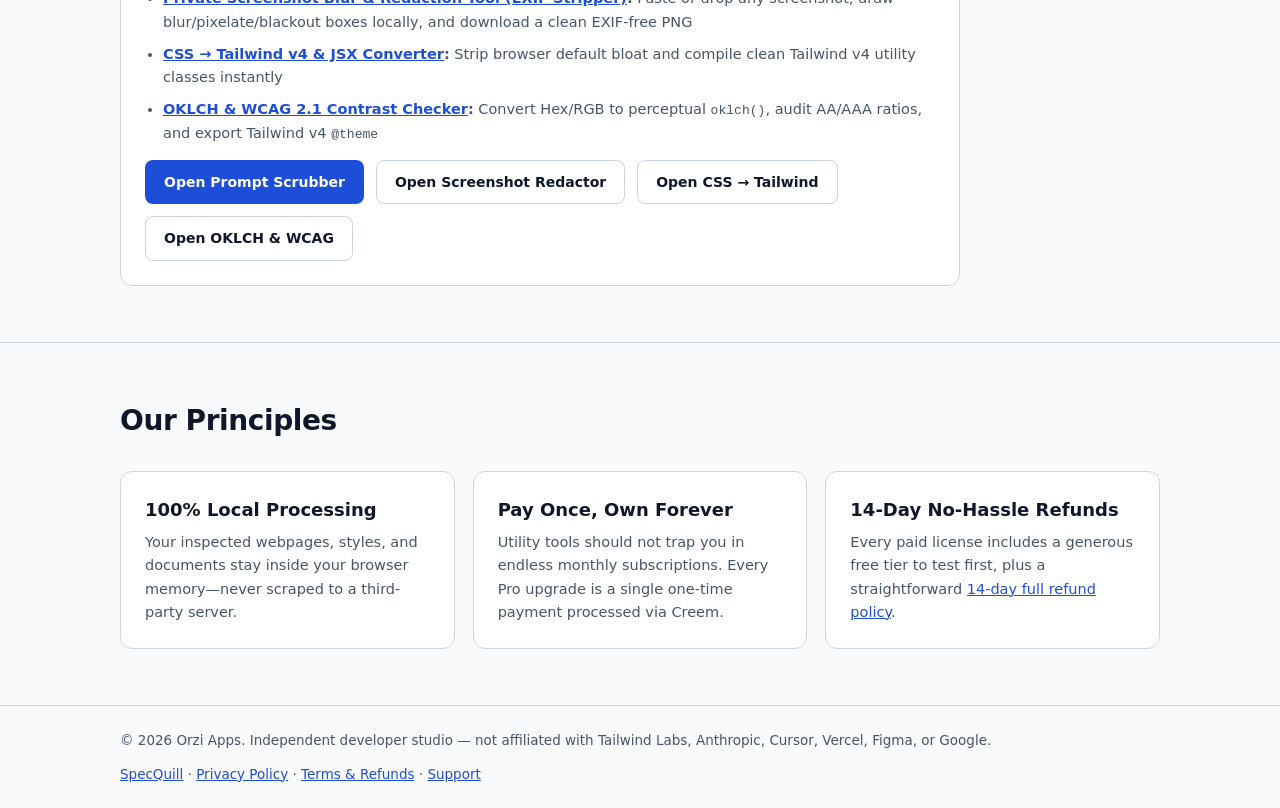
==== commit 1ce65510: "Add free local reversible AI Prompt, JSON & Log PII Scrubber tool" ====
--- a/index.html
+++ b/index.html
@@ -101,12 +101,14 @@
             <h3>Try Our Local Utilities Right in Your Browser</h3>
             <p class="price">$0 <span>no install · zero uploads · no ads</span></p>
             <ul>
+              <li><strong><a href="tools/prompt-sanitizer/">AI Prompt, JSON &amp; Log PII Scrubber</a>:</strong> Strip API keys, JWTs, emails, cards, IPs &amp; revenue before pasting into ChatGPT or Claude — with 1-click local re-hydration</li>
               <li><strong><a href="tools/screenshot-redact/">Private Screenshot Blur &amp; Redaction Tool (EXIF Stripper)</a>:</strong> Paste or drop any screenshot, draw blur/pixelate/blackout boxes locally, and download a clean EXIF-free PNG</li>
               <li><strong><a href="tools/css-to-tailwind/">CSS → Tailwind v4 &amp; JSX Converter</a>:</strong> Strip browser default bloat and compile clean Tailwind v4 utility classes instantly</li>
               <li><strong><a href="tools/oklch-contrast/">OKLCH &amp; WCAG 2.1 Contrast Checker</a>:</strong> Convert Hex/RGB to perceptual <code>oklch()</code>, audit AA/AAA ratios, and export Tailwind v4 <code>@theme</code></li>
             </ul>
             <div class="cta-row" style="margin-block-end: 0;">
-              <a class="btn primary" href="tools/screenshot-redact/">Open Screenshot Redactor</a>
+              <a class="btn primary" href="tools/prompt-sanitizer/">Open Prompt Scrubber</a>
+              <a class="btn secondary" href="tools/screenshot-redact/">Open Screenshot Redactor</a>
               <a class="btn secondary" href="tools/css-to-tailwind/">Open CSS → Tailwind</a>
               <a class="btn secondary" href="tools/oklch-contrast/">Open OKLCH &amp; WCAG</a>
             </div>
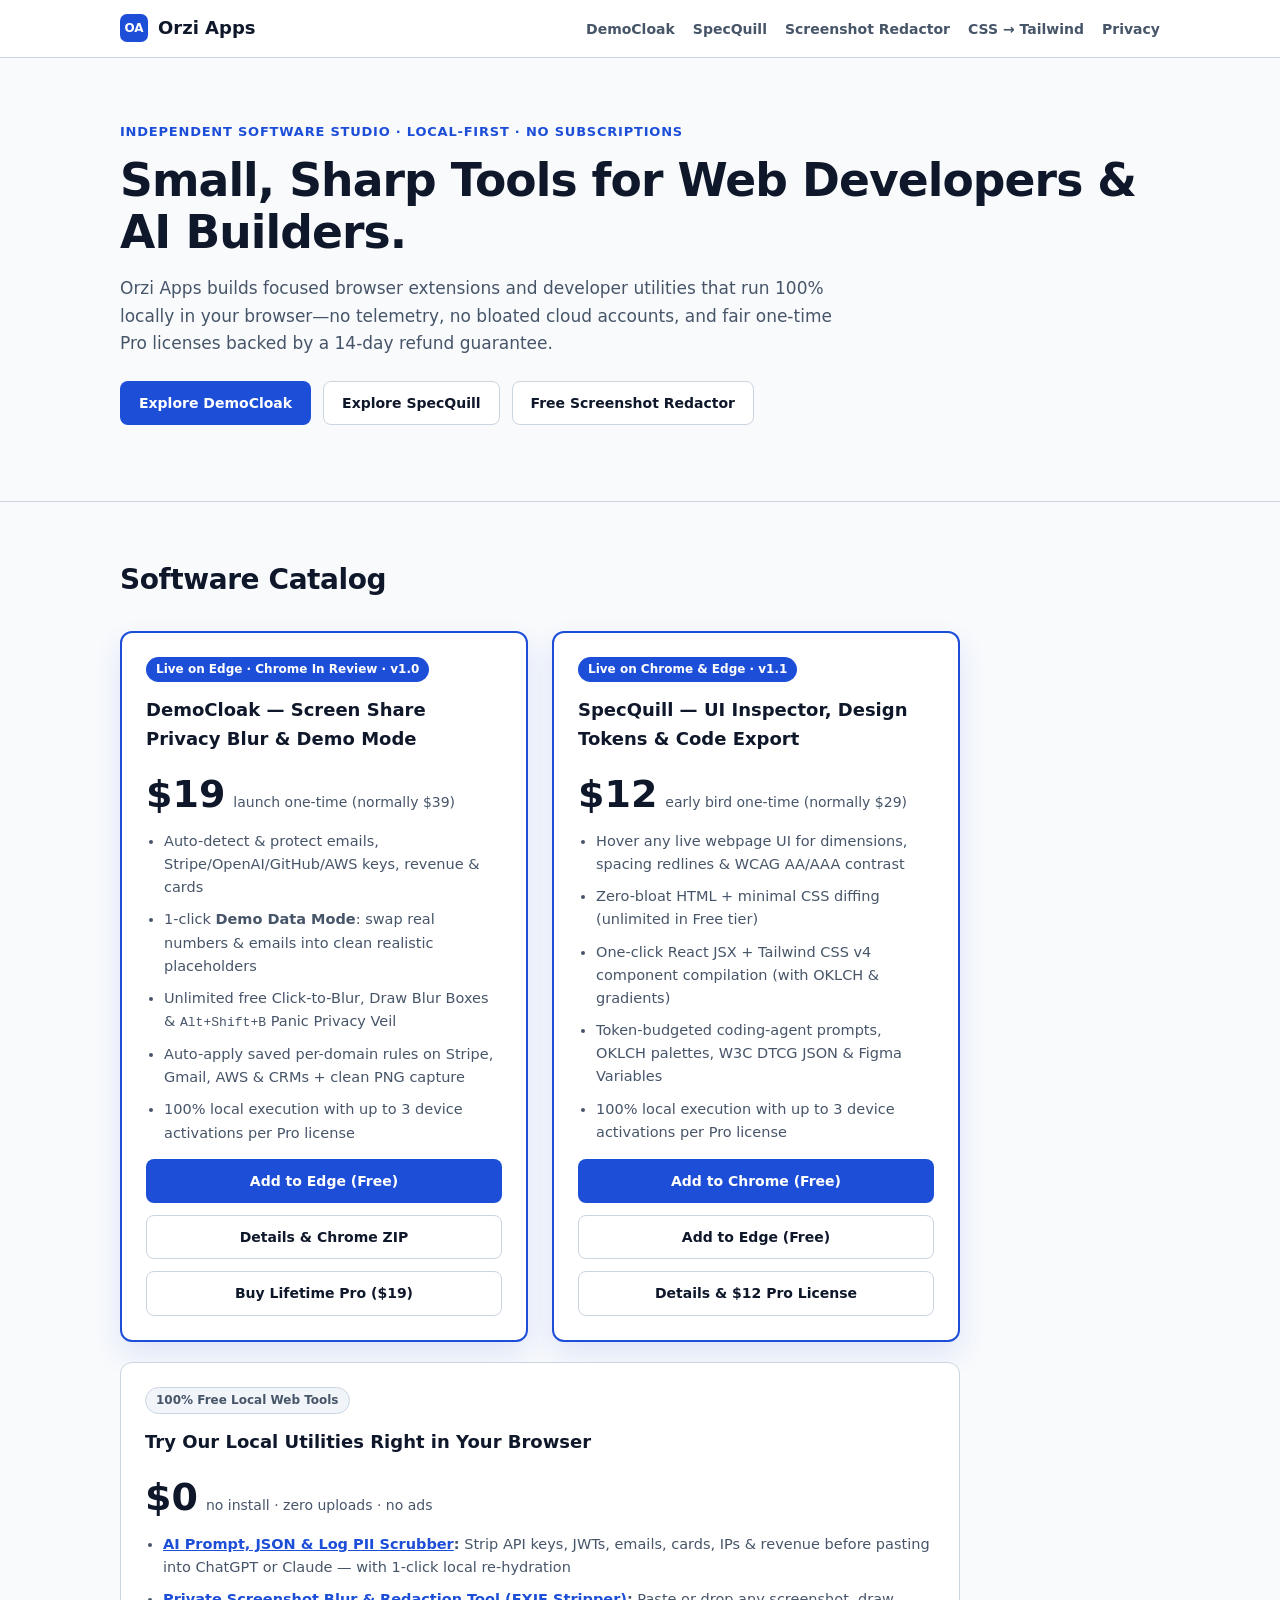
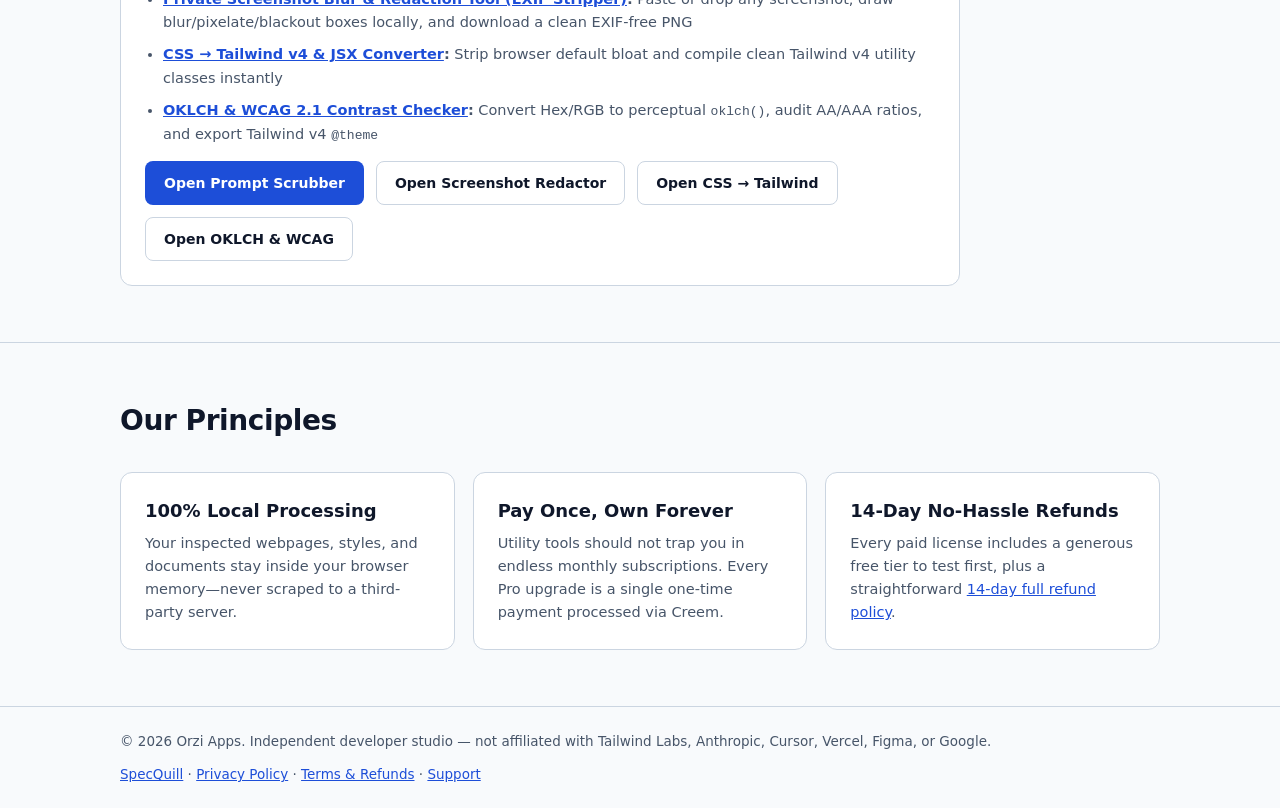
==== commit 30e6add7: "Link live Microsoft Edge Add-ons store listing for DemoCloak" ====
--- a/index.html
+++ b/index.html
@@ -60,7 +60,7 @@
         <h2>Software Catalog</h2>
         <div class="pricing-grid">
           <article class="price-card featured">
-            <p class="badge-launch">New · v1.0 · Screen Privacy</p>
+            <p class="badge-launch">Live on Edge · Chrome In Review · v1.0</p>
             <h3>DemoCloak — Screen Share Privacy Blur &amp; Demo Mode</h3>
             <p class="price">$19 <span>launch one-time (normally $39)</span></p>
             <ul>
@@ -71,7 +71,8 @@
               <li>100% local execution with up to 3 device activations per Pro license</li>
             </ul>
             <div class="cta-row" style="margin-block-end: 0;">
-              <a class="btn primary full" href="democloak/">Explore DemoCloak &amp; Free Download</a>
+              <a class="btn primary full" href="https://microsoftedge.microsoft.com/addons/detail/mnpcjfpkigbakdoloejhfifncohmmohg" target="_blank" rel="noopener noreferrer">Add to Edge (Free)</a>
+              <a class="btn secondary full" href="democloak/">Details &amp; Chrome ZIP</a>
               <a class="btn secondary full" href="https://www.creem.io/payment/prod_6K9gLu8EsdUHKgYfFd8Suc" target="_blank" rel="noopener noreferrer">Buy Lifetime Pro ($19)</a>
             </div>
           </article>
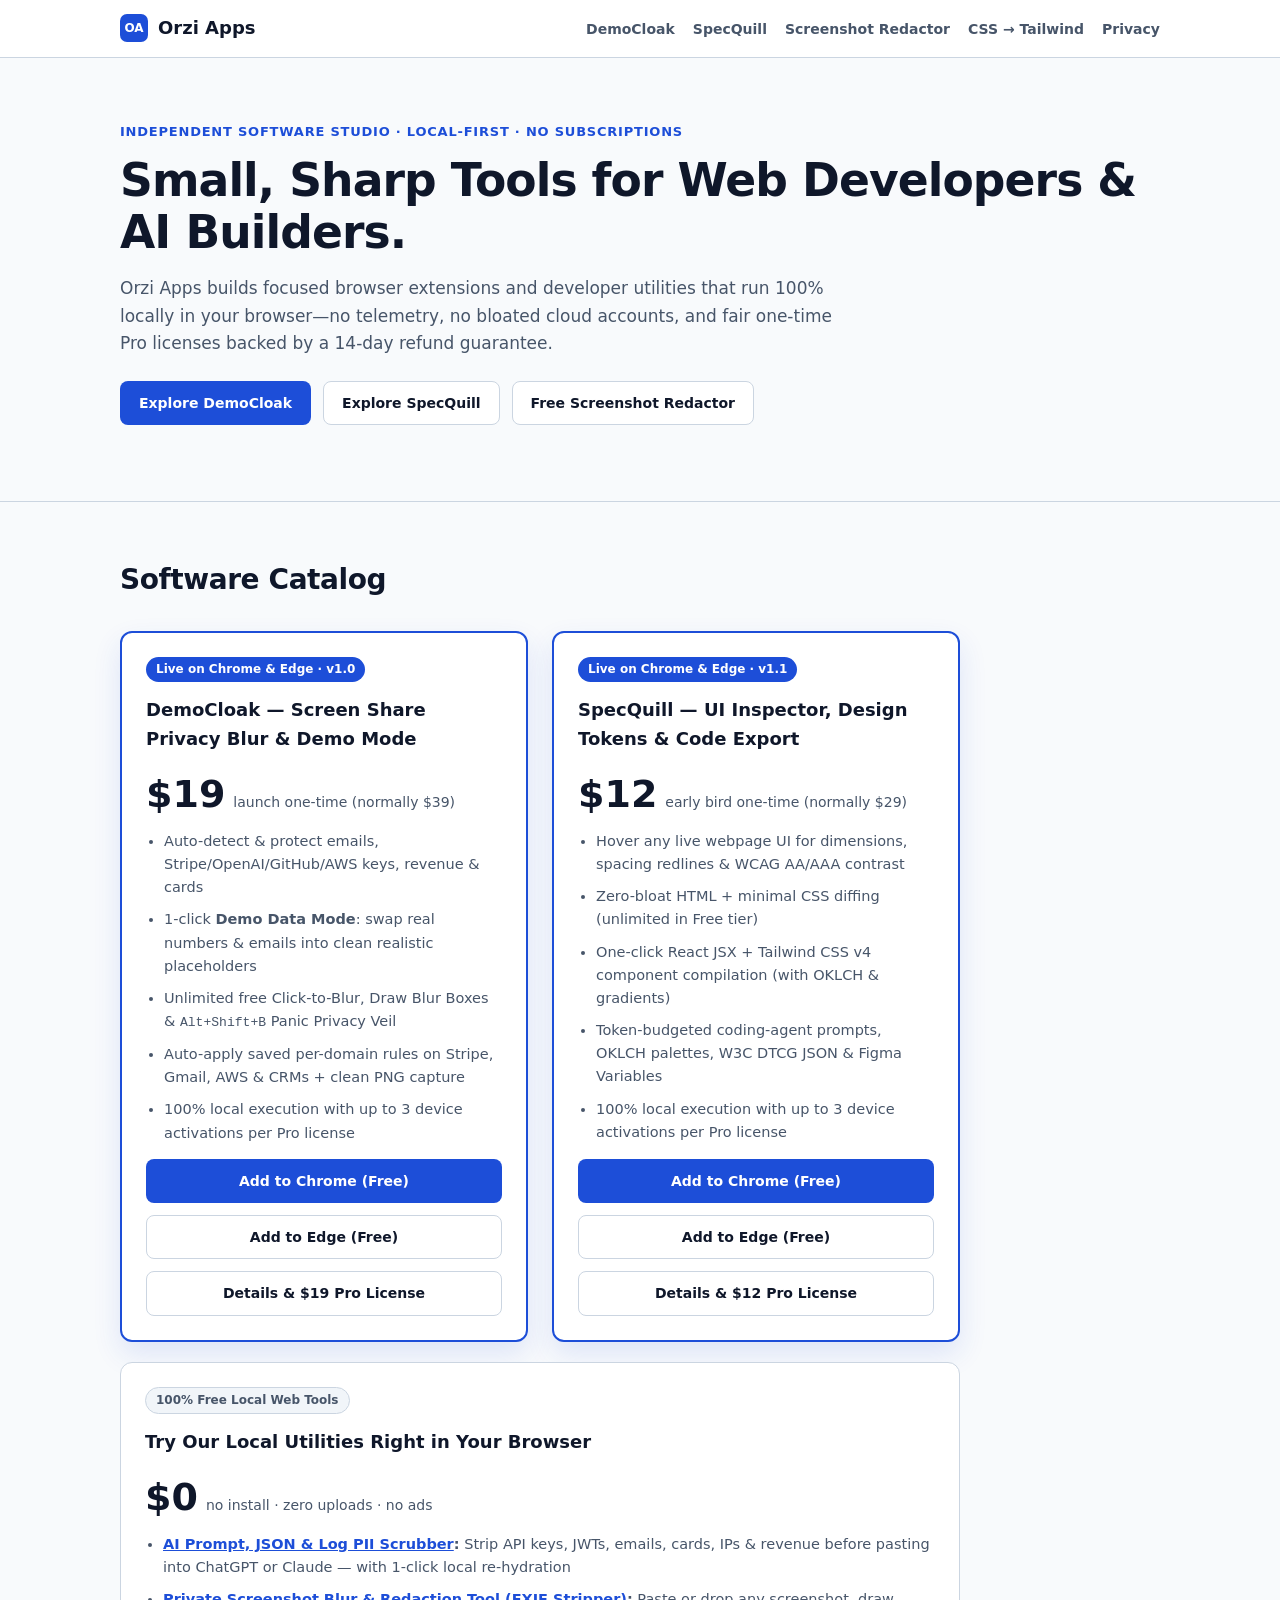
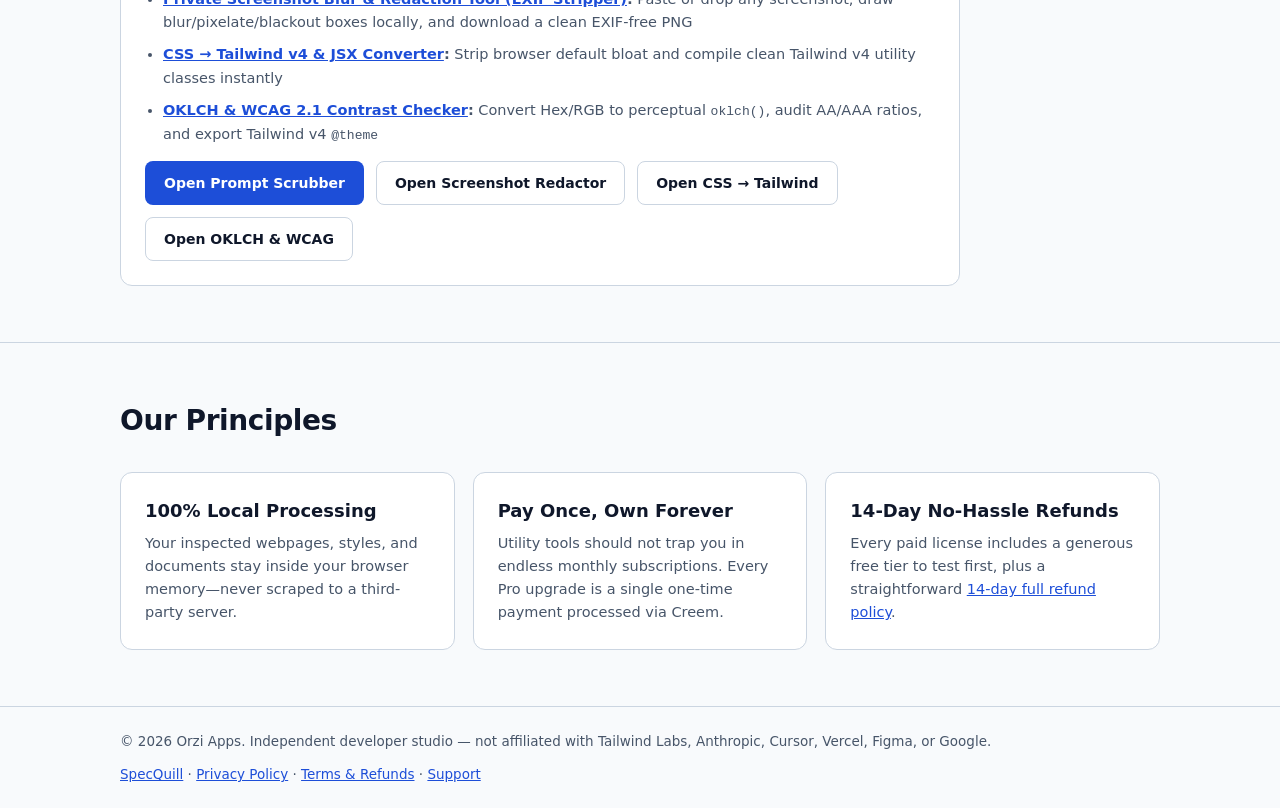
==== commit 0c57824c: "Link live Chrome Web Store listing for DemoCloak" ====
--- a/index.html
+++ b/index.html
@@ -60,7 +60,7 @@
         <h2>Software Catalog</h2>
         <div class="pricing-grid">
           <article class="price-card featured">
-            <p class="badge-launch">Live on Edge · Chrome In Review · v1.0</p>
+            <p class="badge-launch">Live on Chrome &amp; Edge · v1.0</p>
             <h3>DemoCloak — Screen Share Privacy Blur &amp; Demo Mode</h3>
             <p class="price">$19 <span>launch one-time (normally $39)</span></p>
             <ul>
@@ -71,9 +71,9 @@
               <li>100% local execution with up to 3 device activations per Pro license</li>
             </ul>
             <div class="cta-row" style="margin-block-end: 0;">
-              <a class="btn primary full" href="https://microsoftedge.microsoft.com/addons/detail/mnpcjfpkigbakdoloejhfifncohmmohg" target="_blank" rel="noopener noreferrer">Add to Edge (Free)</a>
-              <a class="btn secondary full" href="democloak/">Details &amp; Chrome ZIP</a>
-              <a class="btn secondary full" href="https://www.creem.io/payment/prod_6K9gLu8EsdUHKgYfFd8Suc" target="_blank" rel="noopener noreferrer">Buy Lifetime Pro ($19)</a>
+              <a class="btn primary full" href="https://chromewebstore.google.com/detail/fnofilcfohbfknkignfegmfajdfabdon" target="_blank" rel="noopener noreferrer">Add to Chrome (Free)</a>
+              <a class="btn secondary full" href="https://microsoftedge.microsoft.com/addons/detail/mnpcjfpkigbakdoloejhfifncohmmohg" target="_blank" rel="noopener noreferrer">Add to Edge (Free)</a>
+              <a class="btn secondary full" href="democloak/">Details &amp; $19 Pro License</a>
             </div>
           </article>
 
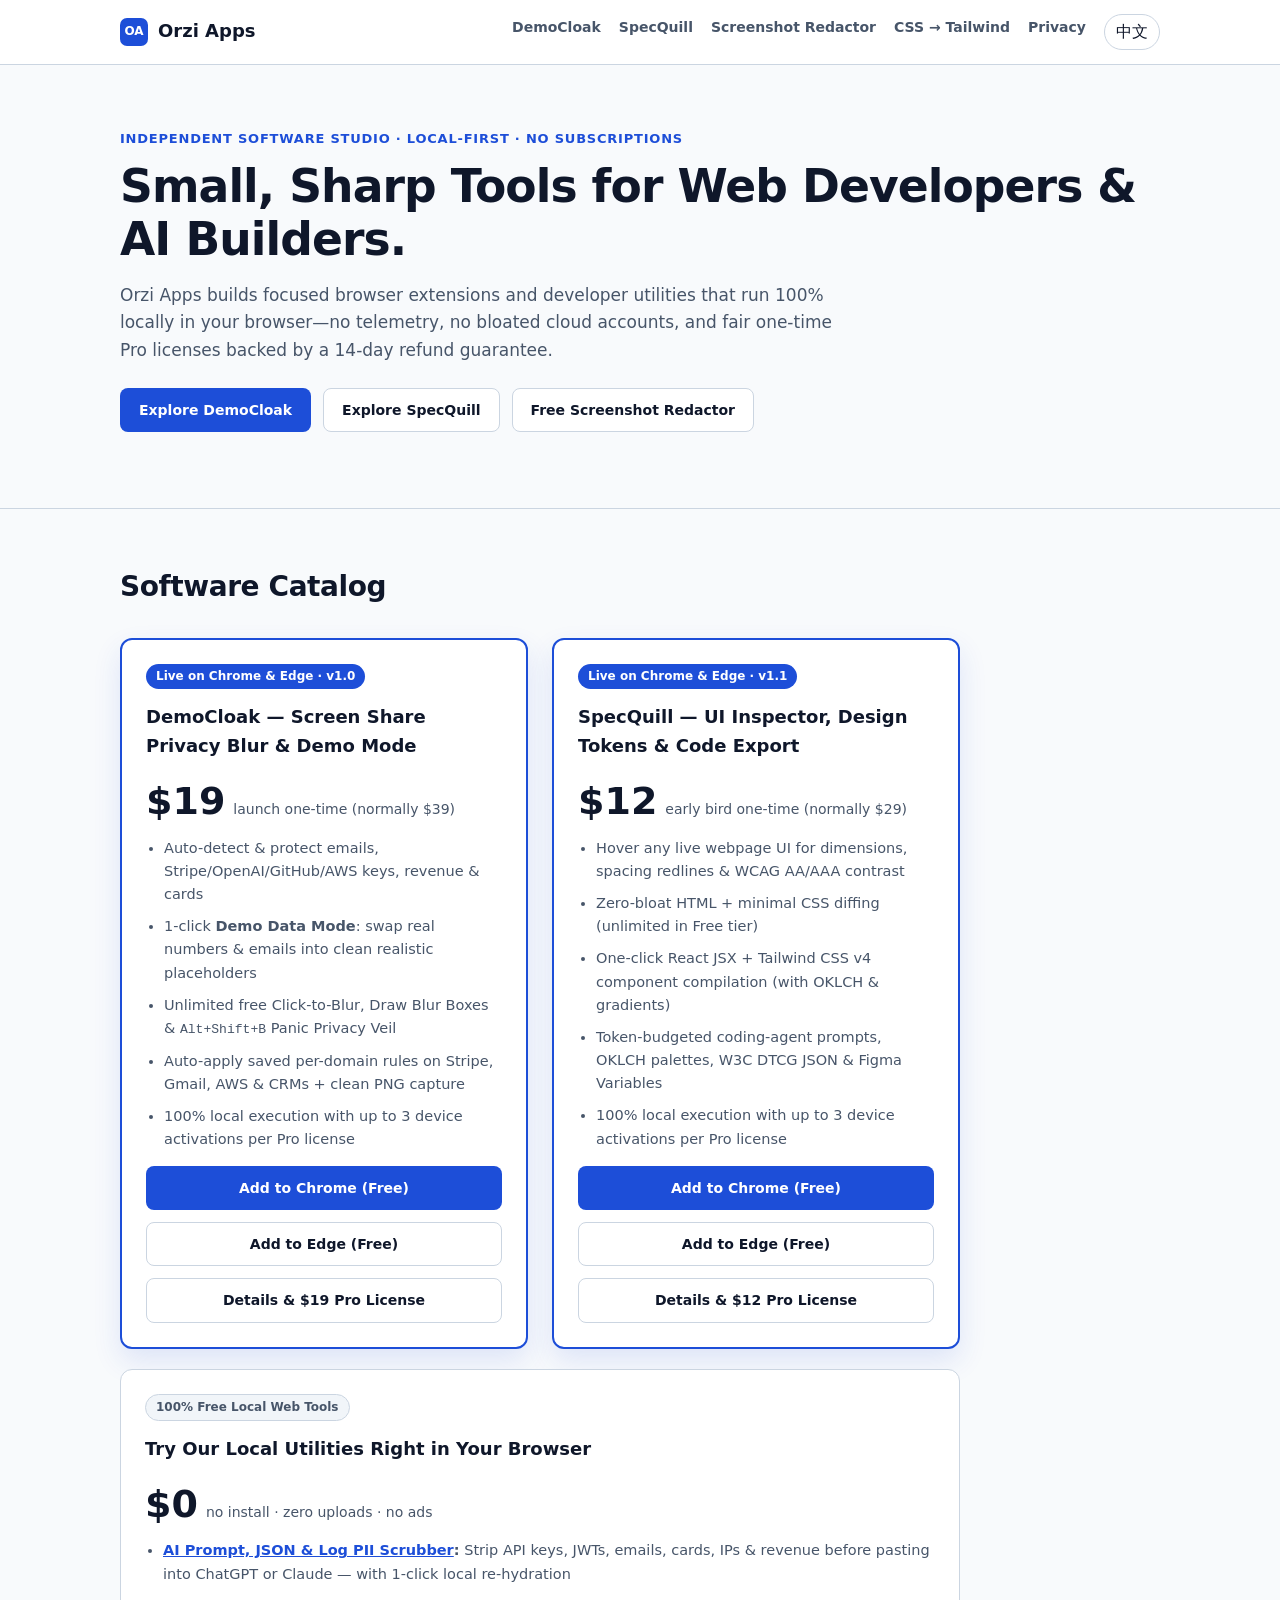
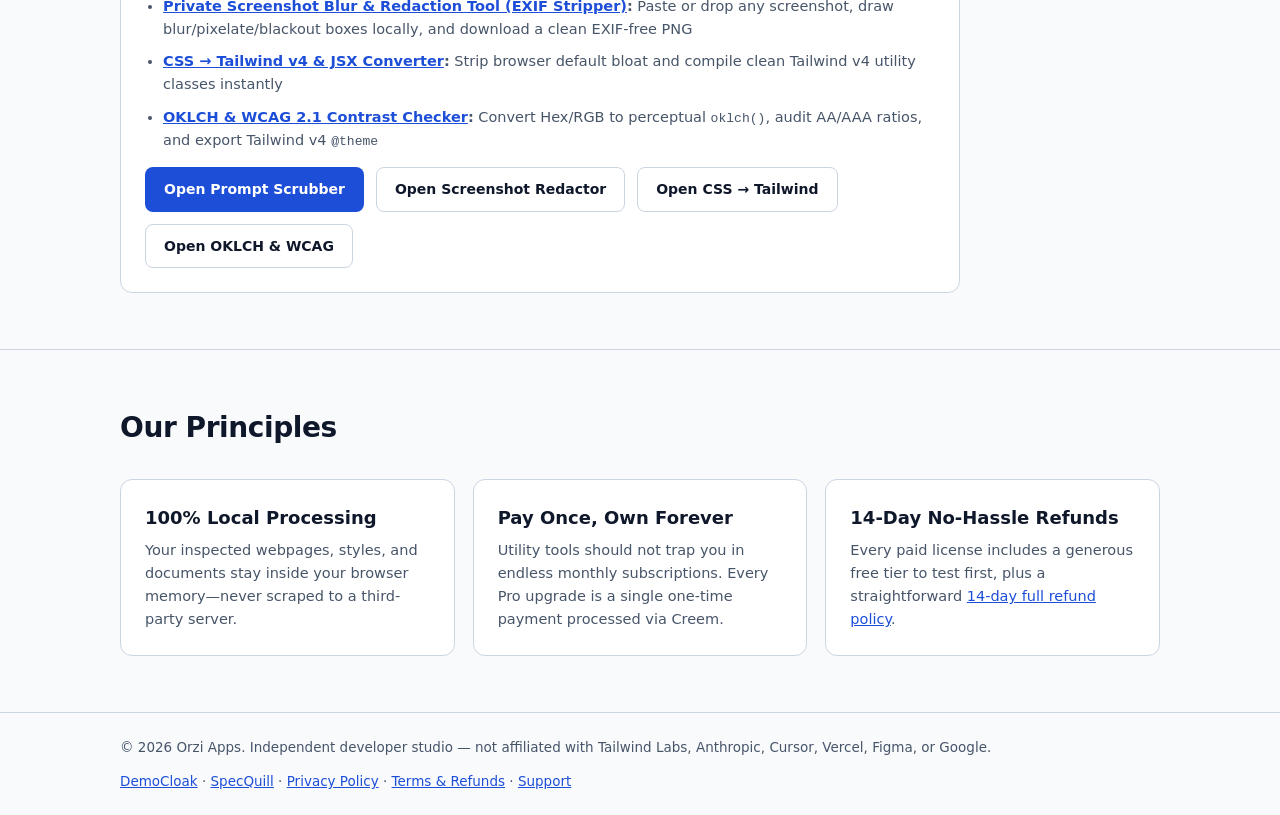
==== commit 7a46c372: "Add auto-detecting Chinese/English bilingual switcher and 8-language extension builds" ====
--- a/index.html
+++ b/index.html
@@ -142,8 +142,9 @@
   <footer class="site-footer">
     <div class="container footer-inner">
       <p>© 2026 Orzi Apps. Independent developer studio — not affiliated with Tailwind Labs, Anthropic, Cursor, Vercel, Figma, or Google.</p>
-      <p><a href="specquill/">SpecQuill</a> · <a href="privacy.html">Privacy Policy</a> · <a href="terms.html">Terms &amp; Refunds</a> · <a href="https://github.com/orziz/orzi-apps-site/issues" target="_blank" rel="noopener noreferrer">Support</a></p>
+      <p><a href="democloak/">DemoCloak</a> · <a href="specquill/">SpecQuill</a> · <a href="privacy.html">Privacy Policy</a> · <a href="terms.html">Terms &amp; Refunds</a> · <a href="https://github.com/orziz/orzi-apps-site/issues" target="_blank" rel="noopener noreferrer">Support</a></p>
     </div>
   </footer>
+  <script defer src="i18n.js"></script>
 </body>
 </html>
--- a/styles.css
+++ b/styles.css
@@ -799,3 +799,19 @@
     border: 1px solid CanvasText;
   }
 }
+
+/* Language toggle button in primary nav */
+.lang-switch-btn {
+  appearance: none;
+  border: 1px solid var(--border);
+  background: var(--surface);
+  color: var(--text);
+  border-radius: 999px;
+  padding: 4px 11px;
+  font: 600 0.82rem/1.3 inherit;
+  cursor: pointer;
+  transition: border-color 120ms ease, background 120ms ease;
+}
+.lang-switch-btn:hover {
+  border-color: var(--accent, #2563eb);
+}
